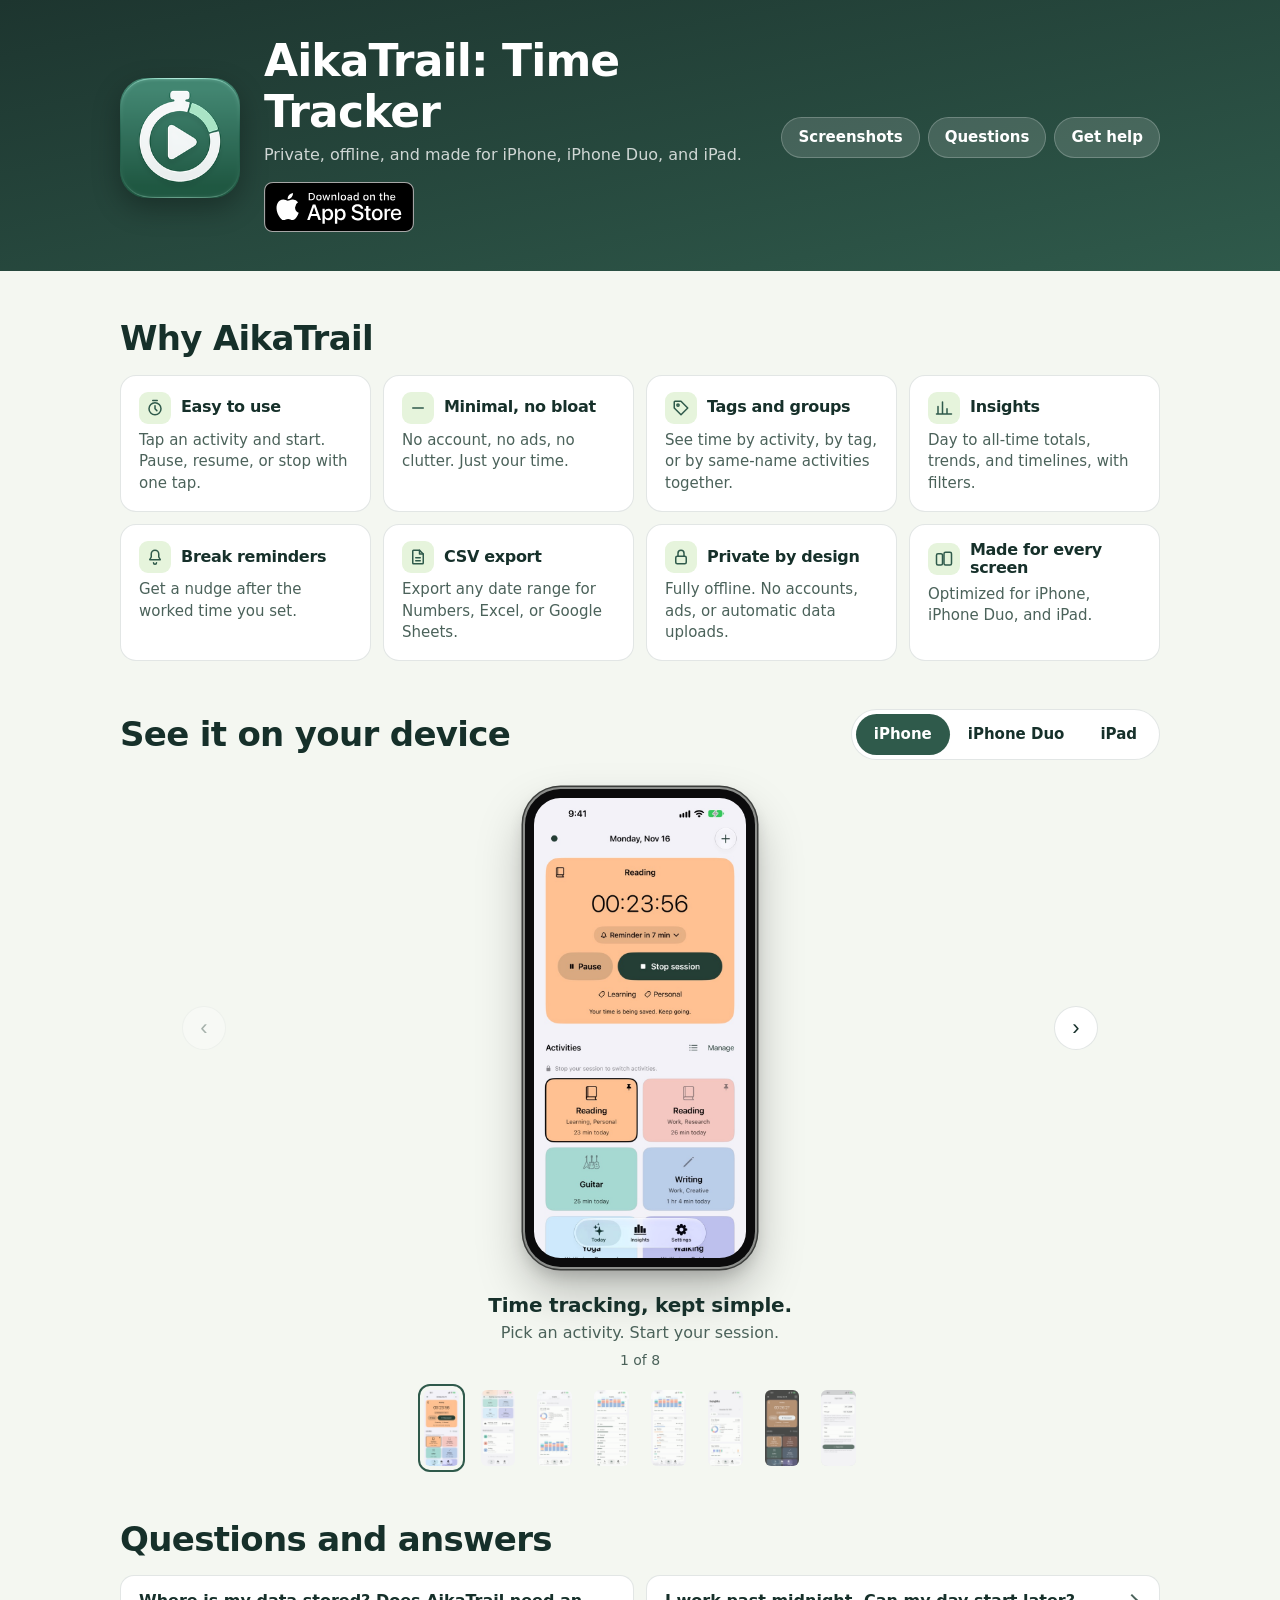
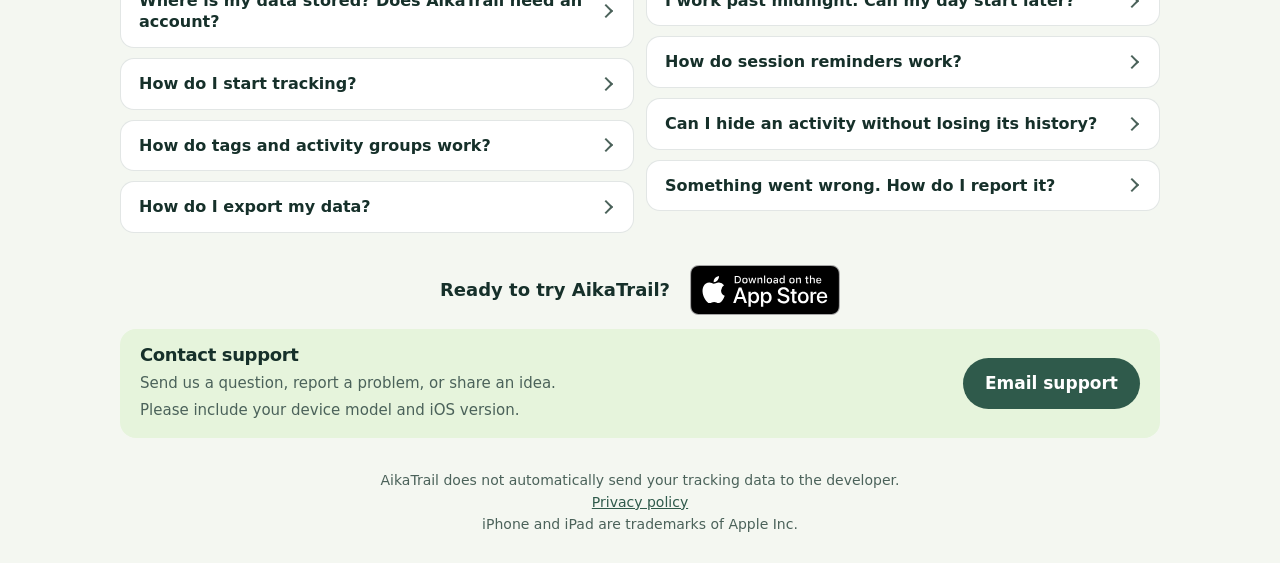
==== index.html @ 7ca8eaee "Put the hero icon beside the title on phones On narrow screens the icon now sits next to the title o" ====
<!doctype html>
<html lang="en">
<head>
<meta charset="utf-8">
<meta name="viewport" content="width=device-width, initial-scale=1">
<title>AikaTrail: Time Tracker – Private Everyday Time Tracking</title>
<meta name="description" content="AikaTrail, a simple, private time tracker for iPhone and iPad: features, answers to common questions, and how to get help.">
<link rel="icon" href="images/app-icon.png">
<link rel="apple-touch-icon" href="images/app-icon.png">
<style>
:root {
  --vh: 100vh;
  --bg: #f4f7f1;
  --surface: #ffffff;
  --mint: #e6f4dc;
  --text: #16302a;
  --muted: #4b625a;
  --accent: #2f5a4b;
  --accent-text: #ffffff;
  --line: rgba(22, 48, 42, .12);
  --hero-1: #1d352f;
  --hero-2: #2f5a4b;
  --radius: 20px;
  color-scheme: light dark;
}
/* The visible viewport height: on iOS Safari 100vh also covers the area behind the toolbars. */
@supports (height: 100dvh) { :root { --vh: 100dvh; } }
@media (prefers-color-scheme: dark) {
  :root {
    --bg: #0e1a17;
    --surface: #16251f;
    --mint: #1b2f28;
    --text: #e6f0e9;
    --muted: #a7bbb2;
    --accent: #9fd8b4;
    --accent-text: #0e1a17;
    --line: rgba(230, 240, 233, .12);
    --hero-1: #12231e;
    --hero-2: #224237;
  }
}
* { box-sizing: border-box; }
html { -webkit-text-size-adjust: 100%; }
body {
  margin: 0;
  background: var(--bg);
  color: var(--text);
  /* The visitor's own system font only: no font is named, embedded, or downloaded. */
  font: 17px/1.55 system-ui, -apple-system, sans-serif;
}
a { color: var(--accent); }
.wrap { max-width: 1080px; margin: 0 auto; padding: 0 20px; }
h1, h2, h3 { line-height: 1.15; letter-spacing: -.02em; margin: 0; }
h2 { font-size: clamp(26px, 3.5vw, 34px); margin-bottom: 8px; }
section { padding: 48px 0 0; }

/* Hero: icon beside the name, one line of intro, small section links. */
.hero {
  background: linear-gradient(168deg, var(--hero-1), var(--hero-2));
  color: #fff;
  padding: 36px 0 32px;
}
.hero .wrap { display: flex; align-items: center; gap: 24px; flex-wrap: wrap; }
.hero img { width: 120px; height: 120px; border-radius: 27px; box-shadow: 0 10px 28px rgba(0,0,0,.3); flex: none; }
.hero .intro { flex: 1 1 360px; min-width: 0; }
.hero h1 { font-size: clamp(32px, 5vw, 44px); font-weight: 800; margin: 0; }
.hero .sub { color: rgba(255,255,255,.78); margin: 6px 0 0; font-size: 16px; max-width: 600px; }
.hero .store { display: inline-block; margin-top: 14px; border-radius: 10px; }
.hero .store img { display: block; width: 150px; height: auto; border-radius: 0; box-shadow: none; }
.hero .store:focus-visible { outline: 3px solid #9fd8b4; outline-offset: 3px; }
.hero nav { display: flex; gap: 8px; flex-wrap: wrap; }
.hero nav a {
  color: #fff; text-decoration: none; font-weight: 600; font-size: 15px;
  padding: 8px 16px; border-radius: 999px;
  background: rgba(255,255,255,.14); border: 1px solid rgba(255,255,255,.22);
}
.hero nav a:hover { background: rgba(255,255,255,.22); }

/* Strengths: compact cards, icon beside the heading. */
.features { margin-top: 16px; display: grid; grid-template-columns: repeat(auto-fill, minmax(230px, 1fr)); gap: 12px; }
.feature {
  background: var(--surface); border: 1px solid var(--line); border-radius: 16px;
  padding: 16px 18px;
}
.feature .head { display: flex; align-items: center; gap: 10px; margin-bottom: 6px; }
.feature .ico {
  flex: none; width: 32px; height: 32px; border-radius: 9px; display: grid; place-items: center;
  background: var(--mint); color: var(--accent);
}
.feature .ico svg { width: 18px; height: 18px; }
.feature h3 { font-size: 16px; }
.feature p { margin: 0; color: var(--muted); font-size: 15px; line-height: 1.45; }

.section-head { display: flex; align-items: center; justify-content: space-between; gap: 12px 24px; flex-wrap: wrap; }
.section-head h2 { margin: 0; }

/* Device switch */
.switch {
  display: inline-flex; padding: 4px; border-radius: 999px;
  background: var(--surface); border: 1px solid var(--line);
}
.switch button {
  font: inherit; font-weight: 600; font-size: 15px; color: var(--text);
  border: 0; background: transparent; padding: 9px 18px; border-radius: 999px; cursor: pointer;
  min-height: 40px;
}
.switch button[aria-selected="true"] { background: var(--accent); color: var(--accent-text); }
.switch button:focus-visible { outline: 3px solid var(--accent); outline-offset: 2px; }

/* Gallery */
/* Viewer: one large framed screenshot in a fixed-size stage (so switching between
   portrait and landscape never moves the page), its caption, and a wrapping row of
   thumbnails to pick from. */
.viewer {
  --bwf: min(760px, calc(100vw - 164px));
  --bhf: min(460px, calc(var(--vh) * .56), calc(var(--bwf) * 1.6));
  max-width: 1120px; margin: 0 auto; padding: 24px 20px 0;
}
.stage-row { display: flex; align-items: center; justify-content: center; gap: 20px; }
.stage {
  width: calc(var(--bwf) + 28px); height: calc(var(--bhf) + 28px);
  display: flex; align-items: center; justify-content: center;
}
.nav {
  flex: none; width: 44px; height: 44px; border-radius: 50%; border: 1px solid var(--line);
  background: var(--surface); color: var(--text); font-size: 22px; line-height: 1; cursor: pointer;
}
.nav:disabled { opacity: .35; cursor: default; }
.nav:focus-visible, .thumb:focus-visible { outline: 3px solid var(--accent); outline-offset: 2px; }
.caption { text-align: center; margin: 18px auto 0; max-width: 520px; min-height: 72px; }
.caption strong { display: block; font-size: 20px; letter-spacing: -.01em; }
.caption span { display: block; color: var(--muted); font-size: 16px; }
.caption .count { font-size: 14px; margin-top: 4px; }
.zoom { padding: 0; border: 0; background: none; cursor: zoom-in; border-radius: 24px; }
.zoom .device { display: block; }
.zoom:focus-visible { outline: 3px solid var(--accent); outline-offset: 6px; }

/* Zoomed view: the framed screenshot as large as the window allows. */
.lightbox {
  width: 100vw; height: var(--vh); max-width: none; max-height: none; margin: 0; padding: 56px 64px 24px;
  border: 0; background: rgba(8, 14, 12, .97); color: #fff;
  flex-direction: column; align-items: center; justify-content: center; gap: 14px;
}
.lightbox[open] { display: flex; }
html:has(.lightbox[open]) { overflow: hidden; }
.lightbox::backdrop { background: transparent; }
/* The framed device fills the space left by the buttons and caption. */
.lightbox { --bwf: calc(100vw - 168px); --bhf: calc(var(--vh) - 150px); }
.lightbox .device { cursor: zoom-out; flex: none; }
.lb-caption { margin: 0; text-align: center; font-weight: 600; }
.lb-btn {
  position: absolute; width: 44px; height: 44px; border-radius: 50%; cursor: pointer;
  border: 1px solid rgba(255,255,255,.25); background: rgba(255,255,255,.12); color: #fff; font-size: 22px; line-height: 1;
}
.lb-btn:hover { background: rgba(255,255,255,.22); }
.lb-btn:disabled { opacity: .3; cursor: default; }
.lb-btn:focus-visible { outline: 3px solid #9fd8b4; outline-offset: 2px; }
.lb-close { top: 12px; right: 12px; font-size: 18px; }
.lb-prev { left: 12px; top: 50%; transform: translateY(-50%); }
.lb-next { right: 12px; top: 50%; transform: translateY(-50%); }

.thumbs { display: flex; flex-wrap: wrap; justify-content: center; gap: 10px; margin-top: 12px; }
.thumb {
  padding: 4px; border: 2px solid transparent; border-radius: 12px; background: none; cursor: pointer;
  opacity: .7;
}
.thumb:hover { opacity: 1; }
.thumb[aria-current="true"] { border-color: var(--accent); opacity: 1; }
.thumb img { display: block; height: 56px; width: auto; border-radius: 6px; background: var(--line); }
.viewer[data-set="iphone"] .thumb img { height: 76px; }

/* Device frames (drawn around the raw simulator captures). --a is width / height,
   --r the screen corner radius as a share of the width, --b the bezel. */
.device {
  --a: .46; --r: .12; --b: 10px;
  --sw: min(var(--bwf), calc(var(--bhf) * var(--a)));
  padding: var(--b); background: #0b0b0c;
  border-radius: calc(var(--sw) * var(--r) + var(--b));
  box-shadow: 0 0 0 2px #8d8f8c, 0 0 0 3.5px #3b3d3b, 0 24px 48px rgba(0,0,0,.26), 0 8px 16px rgba(0,0,0,.16);
}
.device img {
  display: block; width: var(--sw); height: auto; aspect-ratio: var(--a);
  border-radius: calc(var(--sw) * var(--r)); background: #000;
}
.phone { --a: .46; --r: .125; --b: 9px; }
.duo-folded { --a: .687; --r: .08; --b: 9px; }
.duo-portrait { --a: .703; --r: .05; --b: 10px; }
.duo-landscape { --a: 1.42; --r: .036; --b: 10px; }
.ipad-portrait { --a: .75; --r: .045; --b: 13px; }
.ipad-landscape { --a: 1.333; --r: .034; --b: 13px; }

/* FAQ */
.faq-cols { display: grid; grid-template-columns: 1fr 1fr; gap: 0 12px; align-items: start; margin-top: 16px; }
details {
  background: var(--surface); border: 1px solid var(--line); border-radius: 14px;
  margin-bottom: 10px;
}
/* A custom summary: the question on the leading side, a chevron on the trailing side
   that turns down when open (the default triangle marker is hidden). */
summary {
  display: flex; align-items: center; justify-content: space-between; gap: 16px;
  padding: 14px 18px; cursor: pointer; list-style: none;
  font-weight: 600; font-size: 16px; line-height: 1.35;
}
summary::-webkit-details-marker { display: none; }
summary::after {
  content: ""; flex: none; width: 8px; height: 8px; margin-inline-end: 4px;
  border-right: 2px solid var(--muted); border-bottom: 2px solid var(--muted);
  transform: rotate(-45deg); transition: transform .15s ease;
}
details[open] > summary::after { transform: rotate(45deg); }
summary:focus-visible { outline: 3px solid var(--accent); outline-offset: 2px; border-radius: 14px; }
details p { margin: 0; padding: 0 18px 16px; color: var(--muted); font-size: 15px; }

/* Second App Store badge, for visitors who scrolled through the page. */
.get-app { display: flex; align-items: center; justify-content: center; gap: 12px 20px; flex-wrap: wrap; margin-top: 22px; }
.get-app p { margin: 0; font-weight: 600; font-size: 18px; }
.get-app .store { display: block; border-radius: 10px; }
.get-app .store img { display: block; width: 150px; height: auto; }
.get-app .store:focus-visible { outline: 3px solid var(--accent); outline-offset: 3px; }

/* Contact */
.contact {
  background: var(--mint); border-radius: 16px; padding: 16px 20px; margin-top: 14px;
  display: flex; gap: 16px 24px; align-items: center; flex-wrap: wrap;
  scroll-margin-top: 24px;
}
.contact-copy { flex: 1 1 28rem; min-width: 0; }
.contact h3 { font-size: 18px; margin-bottom: 6px; }
.contact p { margin: 0; color: var(--muted); font-size: 15px; overflow-wrap: anywhere; }
.contact p + p { margin-top: 4px; }
.button {
  display: inline-block; background: var(--accent); color: var(--accent-text);
  text-decoration: none; font-weight: 600; padding: 12px 22px; border-radius: 999px;
}
footer { padding: 32px 0 28px; color: var(--muted); font-size: 14px; text-align: center; }
@media (max-width: 600px) {
  section { padding-top: 40px; }
  .hero { padding: 24px 0 22px; }
  /* Phones: the icon beside the title only; subtitle, badge, and links take the full width below. */
  .hero .wrap { display: grid; grid-template-columns: 72px 1fr; align-items: center; gap: 0 16px; }
  .hero .intro { display: contents; }
  .hero .wrap > img { grid-area: 1 / 1; width: 72px; height: 72px; border-radius: 16px; }
  .hero h1 { grid-area: 1 / 2; text-wrap: balance; }
  .hero .sub { grid-column: 1 / -1; font-size: 15px; margin-top: 14px; }
  .hero .store { grid-column: 1 / -1; justify-self: start; margin-top: 14px; }
  .hero .store img { width: 135px; height: auto; }
  .hero nav { grid-column: 1 / -1; flex-wrap: nowrap; margin-top: 18px; }
  .hero nav a { flex: 1 1 0; text-align: center; white-space: nowrap; font-size: 14px; padding: 6px 8px; }
  .features { grid-template-columns: 1fr 1fr; gap: 10px; }
  .faq-cols { grid-template-columns: 1fr; }
  .feature { padding: 12px 14px; }
  .feature .head { flex-direction: column; align-items: flex-start; gap: 8px; }
  .feature p { font-size: 14px; }
  .switch { display: flex; width: 100%; }
  .switch button { flex: 1 1 0; padding: 9px 8px; white-space: nowrap; }
  .viewer { --bwf: calc(100vw - 72px); padding-top: 28px; }
  /* A shorter stage for sets that mix orientations, so landscape shots don't float in empty space. */
  .viewer[data-set="duo"], .viewer[data-set="ipad"] { --bhf: min(calc(var(--vh) * .64), calc(var(--bwf) * 1.1)); }
  .nav { display: none; }
  .lightbox { padding: 60px 12px 20px; --bwf: calc(100vw - 52px); --bhf: calc(var(--vh) - 190px); }
  .lb-prev, .lb-next { top: auto; bottom: 12px; transform: none; }
}
@media (prefers-reduced-motion: reduce) { summary::after { transition: none; } }
</style>
</head>
<body>

<header class="hero">
  <div class="wrap">
    <img src="images/app-icon.png" alt="AikaTrail app icon" width="120" height="120">
    <div class="intro">
      <h1>AikaTrail: Time Tracker</h1>
      <p class="sub">Private, offline, and made for iPhone, iPhone&nbsp;Duo, and iPad.</p>
      <a class="store" href="https://apps.apple.com/us/app/aikatrail-time-tracker/id6830088450"><img src="images/app-store-badge.svg" alt="Download on the App Store" width="150" height="50"></a>
    </div>
    <nav aria-label="On this page">
      <a href="#screenshots">Screenshots</a>
      <a href="#faq">Questions</a>
      <a href="#contact">Get help</a>
    </nav>
  </div>
</header>

<main>
  <section id="features">
    <div class="wrap">
      <h2>Why AikaTrail</h2>
      <div class="features">
        <article class="feature">
          <div class="head"><div class="ico" aria-hidden="true"><svg viewBox="0 0 24 24" fill="none" stroke="currentColor" stroke-width="2" stroke-linecap="round" stroke-linejoin="round"><circle cx="12" cy="13" r="8"/><path d="M12 9v4l2.5 2.5M9 2h6"/></svg></div><h3>Easy to use</h3></div>
          <p>Tap an activity and start. Pause, resume, or stop with one tap.</p>
        </article>
        <article class="feature">
          <div class="head"><div class="ico" aria-hidden="true"><svg viewBox="0 0 24 24" fill="none" stroke="currentColor" stroke-width="2" stroke-linecap="round"><path d="M5 12h14"/></svg></div><h3>Minimal, no bloat</h3></div>
          <p>No account, no ads, no clutter. Just your time.</p>
        </article>
        <article class="feature">
          <div class="head"><div class="ico" aria-hidden="true"><svg viewBox="0 0 24 24" fill="none" stroke="currentColor" stroke-width="2" stroke-linecap="round" stroke-linejoin="round"><path d="M3 12V4a1 1 0 0 1 1-1h8l9 9-9 9-9-9z"/><circle cx="8" cy="8" r="1.5"/></svg></div><h3>Tags and groups</h3></div>
          <p>See time by activity, by tag, or by same-name activities together.</p>
        </article>
        <article class="feature">
          <div class="head"><div class="ico" aria-hidden="true"><svg viewBox="0 0 24 24" fill="none" stroke="currentColor" stroke-width="2" stroke-linecap="round"><path d="M4 20V10M10 20V4M16 20v-7M22 20H2"/></svg></div><h3>Insights</h3></div>
          <p>Day to all-time totals, trends, and timelines, with filters.</p>
        </article>
        <article class="feature">
          <div class="head"><div class="ico" aria-hidden="true"><svg viewBox="0 0 24 24" fill="none" stroke="currentColor" stroke-width="2" stroke-linecap="round" stroke-linejoin="round"><path d="M12 3a5 5 0 0 0-5 5v4l-2 3.5h14L17 12V8a5 5 0 0 0-5-5z"/><path d="M10 19.5a2 2 0 0 0 4 0"/></svg></div><h3>Break reminders</h3></div>
          <p>Get a nudge after the worked time you set.</p>
        </article>
        <article class="feature">
          <div class="head"><div class="ico" aria-hidden="true"><svg viewBox="0 0 24 24" fill="none" stroke="currentColor" stroke-width="2" stroke-linecap="round" stroke-linejoin="round"><path d="M14 3H6a1 1 0 0 0-1 1v16a1 1 0 0 0 1 1h12a1 1 0 0 0 1-1V8z"/><path d="M14 3v5h5M9 13h6M9 17h6"/></svg></div><h3>CSV export</h3></div>
          <p>Export any date range for Numbers, Excel, or Google Sheets.</p>
        </article>
        <article class="feature">
          <div class="head"><div class="ico" aria-hidden="true"><svg viewBox="0 0 24 24" fill="none" stroke="currentColor" stroke-width="2" stroke-linecap="round" stroke-linejoin="round"><rect x="5" y="11" width="14" height="10" rx="2"/><path d="M8 11V7a4 4 0 0 1 8 0v4"/></svg></div><h3>Private by design</h3></div>
          <p>Fully offline. No accounts, ads, or automatic data uploads.</p>
        </article>
        <article class="feature">
          <div class="head"><div class="ico" aria-hidden="true"><svg viewBox="0 0 24 24" fill="none" stroke="currentColor" stroke-width="2" stroke-linejoin="round"><rect x="2" y="5" width="8" height="15" rx="2"/><rect x="12" y="3" width="10" height="17" rx="2"/></svg></div><h3>Made for every screen</h3></div>
          <p>Optimized for iPhone, iPhone Duo, and iPad.</p>
        </article>
      </div>
    </div>
  </section>

  <section id="screenshots" aria-labelledby="shots-title">
    <div class="wrap">
      <div class="section-head">
      <h2 id="shots-title">See it on your device</h2>
      <div class="switch" role="tablist" aria-label="Device">
        <button role="tab" id="tab-iphone" aria-controls="viewer" aria-selected="true">iPhone</button>
        <button role="tab" id="tab-duo" aria-controls="viewer" aria-selected="false" tabindex="-1">iPhone Duo</button>
        <button role="tab" id="tab-ipad" aria-controls="viewer" aria-selected="false" tabindex="-1">iPad</button>
      </div>
      </div>
    </div>
    <div class="viewer" id="viewer" role="tabpanel" aria-labelledby="tab-iphone" data-set="iphone">
      <div class="stage-row">
        <button type="button" class="nav" id="prev" aria-label="Previous screenshot">&#8249;</button>
        <div class="stage"><button type="button" class="zoom" id="zoom"><span class="device phone" id="device"><img id="shot" alt="" decoding="async"></span></button></div>
        <button type="button" class="nav" id="next" aria-label="Next screenshot">&#8250;</button>
      </div>
      <p class="caption" aria-live="polite"><strong id="cap-title"></strong><span id="cap-sub"></span><span class="count" id="cap-count"></span></p>
      <div class="thumbs" id="thumbs" role="group" aria-label="Screenshots"></div>
    </div>
  </section>

  <dialog class="lightbox" id="lightbox" aria-label="Screenshot">
    <div class="device phone" id="lb-device"><img id="lb-img" alt=""></div>
    <p class="lb-caption" id="lb-caption" aria-live="polite"></p>
    <button type="button" class="lb-btn lb-close" id="lb-close" aria-label="Close">&#10005;</button>
    <button type="button" class="lb-btn lb-prev" id="lb-prev" aria-label="Previous screenshot">&#8249;</button>
    <button type="button" class="lb-btn lb-next" id="lb-next" aria-label="Next screenshot">&#8250;</button>
  </dialog>

  <section id="faq">
    <div class="wrap">
      <h2>Questions and answers</h2>
      <div class="faq-cols">
        <div>
      <details>
        <summary>Where is my data stored? Does AikaTrail need an account?</summary>
        <p>AikaTrail stores your tracking data on your device and does not send it to the developer. It works fully offline and needs no account. Your device’s iCloud or computer backups may include app data, and you can choose to export or share it. Read the <a href="privacy.html">privacy policy</a> for details.</p>
      </details>
      <details>
        <summary>How do I start tracking?</summary>
        <p>On Today, add an activity with a name and, if you like, tags, an icon, and a color. Select it and tap <strong>Start session</strong>. Use <strong>Pause</strong> and <strong>Resume</strong> for breaks; paused time isn’t counted. Stop the current session before switching activities.</p>
      </details>
      <details>
        <summary>How do tags and activity groups work?</summary>
        <p>Tags are optional labels such as Study or Work. Several activities can share a name when their tags differ, for example Reading, Reading (Study), and Reading (Work). In Insights you can see time by activity, by tag, or with same-name activities grouped together, and filter by any activities and tags.</p>
      </details>
      <details>
        <summary>How do I export my data?</summary>
        <p>In Insights, tap <strong>Export data</strong>, choose the From and Through dates, and share or save the CSV file. You can choose local or UTC times, tags in one column or one column per tag, and one row per session or one row per worked stretch between pauses.</p>
      </details>
        </div>
        <div>
      <details>
        <summary>I work past midnight. Can my day start later?</summary>
        <p>Yes. In Settings, set <strong>Day starts at</strong> to any time up to 11:59 AM. Time tracked before it counts toward the previous day in Today, Insights, Your sessions, and Export.</p>
      </details>
      <details>
        <summary>How do session reminders work?</summary>
        <p>Tap the reminder line under Today’s timer and choose how much worked time should pass before you’re reminded. Reminders are local notifications from your device; paused time doesn’t count toward them.</p>
      </details>
      <details>
        <summary>Can I hide an activity without losing its history?</summary>
        <p>Yes. Archive the activity or tag in <strong>Manage</strong>. It leaves Today but still counts in Insights and Export, and you can restore it any time. Deleting an activity removes it together with its sessions.</p>
      </details>
      <details>
        <summary>Something went wrong. How do I report it?</summary>
        <p>In Settings, tap <strong>Export diagnostics</strong> to save a small error log. It contains error events, codes, timestamps, and the app version and build, never activity names or your history. Attach it to your report together with a short description of what happened.</p>
      </details>
        </div>
      </div>
      <div class="get-app">
        <p>Ready to try AikaTrail?</p>
        <a class="store" href="https://apps.apple.com/us/app/aikatrail-time-tracker/id6830088450"><img src="images/app-store-badge.svg" alt="Download on the App Store" width="150" height="50"></a>
      </div>
      <div class="contact" id="contact">
        <div class="contact-copy">
          <h3>Contact support</h3>
          <p>Send us a question, report a problem, or share an idea.</p>
          <p>Please include your device model and iOS version.</p>
        </div>
        <a class="button" href="mailto:konsta.support@gmail.com?subject=AikaTrail%20support">Email support</a>
      </div>
    </div>
  </section>
</main>

<footer>
  <div class="wrap">
    AikaTrail does not automatically send your tracking data to the developer.<br>
    <a href="privacy.html">Privacy policy</a><br>
    iPhone and iPad are trademarks of Apple Inc.
  </div>
</footer>

<script>
// Icons, device frames, and layout are original to this page; it loads no external fonts, scripts, or styles.
(() => {
  // Each shot: [image name, frame class, title, subtitle]. Images come from tools/prepare-images.sh.
  const SHOTS = {
    iphone: { dir: "iphone-18-pro-max", label: "iPhone", shots: [
      ["01-today", "phone", "Time tracking, kept simple.", "Pick an activity. Start your session."],
      ["02-recent", "phone", "See what you did today.", "Review your recent sessions at a glance."],
      ["03-week", "phone", "See where your time goes.", "Turn everyday tracking into clear insights."],
      ["04-tags", "phone", "Your activities. Your tags.", "See time by activity or by tag."],
      ["05-groups", "phone", "One activity. Every context.", "See same-name activities together or separately."],
      ["06-day", "phone", "Find your rhythm.", "Explore your time from a day to all time."],
      ["07-dark", "phone", "Your time stays private.", "Fully offline. Stored on your device."],
      ["08-export", "phone", "Take your data with you.", "Export your sessions and tags as CSV."],
    ]},
    duo: { dir: "iphone-duo", label: "iPhone Duo", shots: [
      ["01-today", "duo-folded", "Time tracking, kept simple.", "Folded: pick an activity and start."],
      ["02-recent", "duo-folded", "See what you did today.", "Review your recent sessions at a glance."],
      ["03-week", "duo-landscape", "See where your time goes.", "Open: tracked time beside the breakdown."],
      ["04-tags", "duo-landscape", "Your activities. Your tags.", "See time by activity or by tag."],
      ["05-groups", "duo-landscape", "One activity. Every context.", "See same-name activities together or separately."],
      ["06-day", "duo-landscape", "Find your rhythm.", "The day timeline beside the breakdown."],
      ["07-dark", "duo-portrait", "Your time stays private.", "Fully offline. Stored on your device."],
      ["08-export", "duo-portrait", "Take your data with you.", "Export your sessions and tags as CSV."],
    ]},
    ipad: { dir: "ipad-pro-13", label: "iPad", shots: [
      ["01-today", "ipad-landscape", "Time tracking, kept simple.", "Pick an activity. Start your session."],
      ["02-recent", "ipad-portrait", "See what you did today.", "Review your recent sessions at a glance."],
      ["03-week", "ipad-landscape", "See where your time goes.", "Turn everyday tracking into clear insights."],
      ["04-tags", "ipad-portrait", "Your activities. Your tags.", "See time by activity or by tag."],
      ["05-groups", "ipad-landscape", "One activity. Every context.", "See same-name activities together or separately."],
      ["06-day", "ipad-portrait", "Find your rhythm.", "Explore your time from a day to all time."],
      ["07-dark", "ipad-landscape", "Your time stays private.", "Fully offline. Stored on your device."],
      ["08-export", "ipad-portrait", "Take your data with you.", "Export your sessions and tags as CSV."],
    ]},
  };

  const viewer = document.getElementById("viewer");
  const device = document.getElementById("device");
  const shot = document.getElementById("shot");
  const thumbs = document.getElementById("thumbs");
  const prev = document.getElementById("prev");
  const next = document.getElementById("next");
  const tabs = [...document.querySelectorAll('[role="tab"]')];
  let key = "iphone", index = 0;
  const src = (set, file, dir = "images") => `${dir}/${set.dir}-${file}.jpg`;
  // Disable a step button at either end; if it had focus, hand focus to its partner so it isn't lost.
  function setEnds(back, forward, i, count) {
    for (const [b, off, other] of [[back, i === 0, forward], [forward, i === count - 1, back]]) {
      if (off && document.activeElement === b) other.focus();
      b.disabled = off;
    }
  }

  function show(i) {
    const set = SHOTS[key];
    index = Math.max(0, Math.min(set.shots.length - 1, i));
    const [file, frame, title, sub] = set.shots[index];
    device.className = "device " + frame;
    shot.src = src(set, file);
    shot.alt = `AikaTrail on ${set.label}: ${title} ${sub}`;
    document.getElementById("zoom").setAttribute("aria-label", `Zoom: ${shot.alt}`);
    document.getElementById("cap-title").textContent = title;
    document.getElementById("cap-sub").textContent = sub;
    document.getElementById("cap-count").textContent = `${index + 1} of ${set.shots.length}`;
    [...thumbs.children].forEach((t, j) => t.setAttribute("aria-current", j === index));
    setEnds(prev, next, index, set.shots.length);
    // Warm the neighbors so stepping feels instant.
    for (const j of [index - 1, index + 1]) if (set.shots[j]) new Image().src = src(set, set.shots[j][0]);
  }
  function selectSet(tab, focus) {
    key = tab.id.slice(4);
    for (const t of tabs) {
      const on = t === tab;
      t.setAttribute("aria-selected", on);
      t.tabIndex = on ? 0 : -1;
    }
    if (focus) tab.focus();
    const set = SHOTS[key];
    viewer.dataset.set = key;
    viewer.setAttribute("aria-labelledby", tab.id);
    thumbs.innerHTML = set.shots.map(([file, , title], j) =>
      `<button type="button" class="thumb" aria-label="Show screenshot ${j + 1}: ${title}">` +
      `<img src="${src(set, file, "images/thumbs")}" alt="" loading="lazy" decoding="async"></button>`).join("");
    [...thumbs.children].forEach((b, j) => b.addEventListener("click", () => show(j)));
    show(0);
  }
  tabs.forEach((tab, i) => {
    tab.addEventListener("click", () => selectSet(tab));
    tab.addEventListener("keydown", e => {
      const d = e.key === "ArrowRight" ? 1 : e.key === "ArrowLeft" ? -1 : 0;
      if (d) { e.preventDefault(); selectSet(tabs[(i + d + tabs.length) % tabs.length], true); }
    });
  });
  // Zoom: the full-size screenshot in a modal dialog (Esc, the close button, or a click outside closes it).
  const lightbox = document.getElementById("lightbox");
  const lbImg = document.getElementById("lb-img");
  let lightboxRequest = 0;
  function syncLightbox() {
    const request = ++lightboxRequest;
    const set = SHOTS[key];
    const [file, frame, title] = set.shots[index];
    document.getElementById("lb-device").className = "device " + frame;
    // Show the gallery image at once, then swap in the full-resolution copy when it arrives.
    lbImg.src = src(set, file);
    const full = src(set, file, "images/full");
    const hi = new Image();
    hi.onload = () => { if (lightbox.open && request === lightboxRequest) lbImg.src = full; };
    hi.src = full;
    lbImg.alt = shot.alt;
    document.getElementById("lb-caption").textContent = `${title} (${index + 1} of ${set.shots.length})`;
    setEnds(document.getElementById("lb-prev"), document.getElementById("lb-next"), index, set.shots.length);
  }
  document.getElementById("zoom").addEventListener("click", () => { syncLightbox(); lightbox.showModal(); });
  document.getElementById("lb-close").addEventListener("click", () => lightbox.close());
  document.getElementById("lb-prev").addEventListener("click", () => { show(index - 1); syncLightbox(); });
  document.getElementById("lb-next").addEventListener("click", () => { show(index + 1); syncLightbox(); });
  document.getElementById("lb-device").addEventListener("click", () => lightbox.close());
  lightbox.addEventListener("click", e => { if (e.target === lightbox) lightbox.close(); });
  lightbox.addEventListener("keydown", e => {
    if (e.key === "ArrowLeft") { show(index - 1); syncLightbox(); }
    if (e.key === "ArrowRight") { show(index + 1); syncLightbox(); }
  });

  prev.addEventListener("click", () => show(index - 1));
  next.addEventListener("click", () => show(index + 1));
  viewer.addEventListener("keydown", e => {
    const d = e.key === "ArrowRight" ? 1 : e.key === "ArrowLeft" ? -1 : 0;
    if (!d) return;
    const onThumb = thumbs.contains(document.activeElement);
    show(index + d);
    if (onThumb) thumbs.children[index].focus();
  });
  selectSet(tabs[0]);
})();
</script>
</body>
</html>
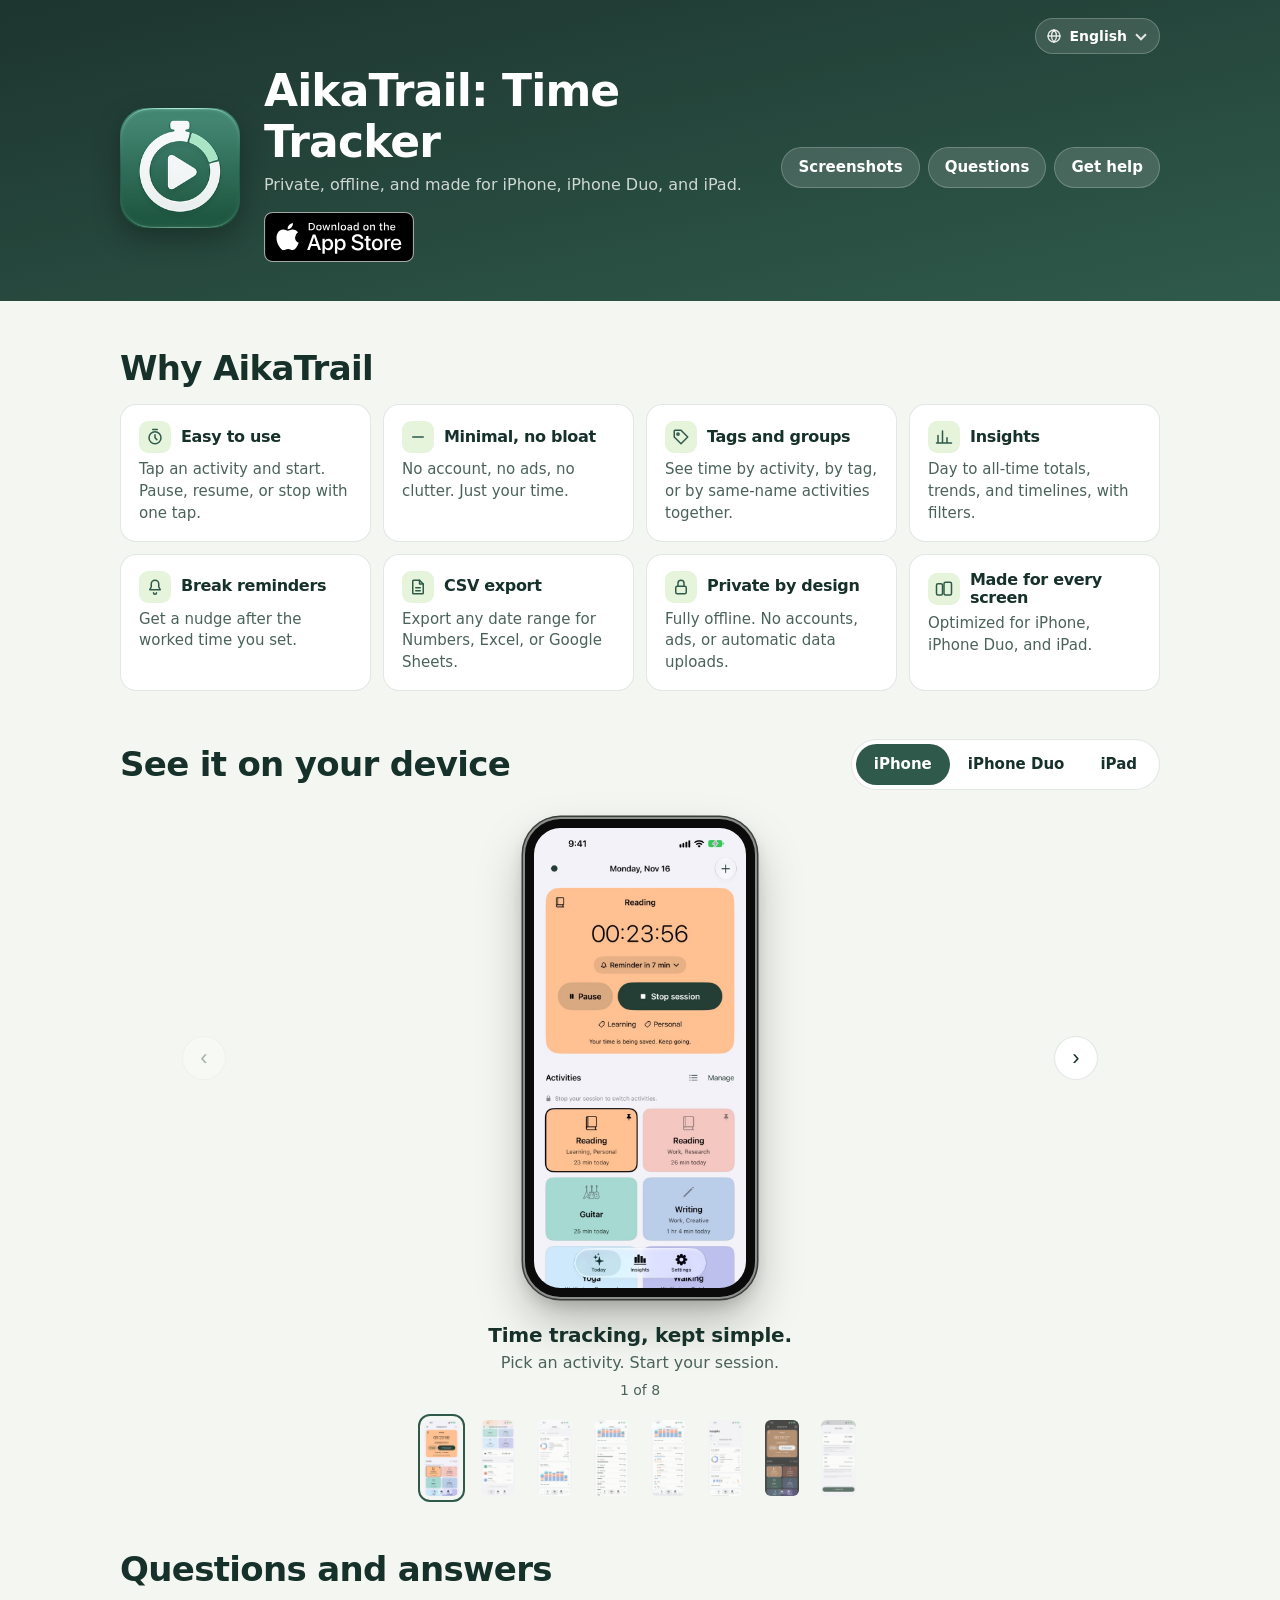
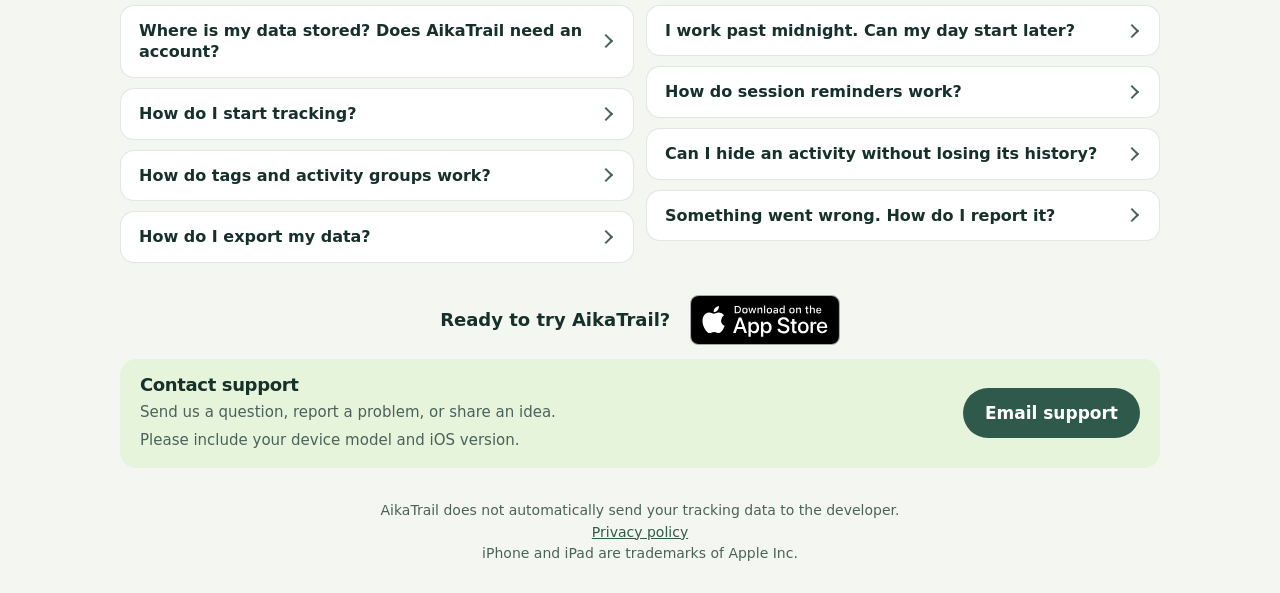
==== commit bf8dfa65: "Add a Finnish page and refresh the screenshots Add fi/index.html, a Finnish version of the page that" ====
--- a/index.html
+++ b/index.html
@@ -5,276 +5,33 @@
 <meta name="viewport" content="width=device-width, initial-scale=1">
 <title>AikaTrail: Time Tracker – Private Everyday Time Tracking</title>
 <meta name="description" content="AikaTrail, a simple, private time tracker for iPhone and iPad: features, answers to common questions, and how to get help.">
-<link rel="icon" href="images/app-icon.png">
+<link rel="icon" href="images/favicon.png">
 <link rel="apple-touch-icon" href="images/app-icon.png">
-<style>
-:root {
-  --vh: 100vh;
-  --bg: #f4f7f1;
-  --surface: #ffffff;
-  --mint: #e6f4dc;
-  --text: #16302a;
-  --muted: #4b625a;
-  --accent: #2f5a4b;
-  --accent-text: #ffffff;
-  --line: rgba(22, 48, 42, .12);
-  --hero-1: #1d352f;
-  --hero-2: #2f5a4b;
-  --radius: 20px;
-  color-scheme: light dark;
-}
-/* The visible viewport height: on iOS Safari 100vh also covers the area behind the toolbars. */
-@supports (height: 100dvh) { :root { --vh: 100dvh; } }
-@media (prefers-color-scheme: dark) {
-  :root {
-    --bg: #0e1a17;
-    --surface: #16251f;
-    --mint: #1b2f28;
-    --text: #e6f0e9;
-    --muted: #a7bbb2;
-    --accent: #9fd8b4;
-    --accent-text: #0e1a17;
-    --line: rgba(230, 240, 233, .12);
-    --hero-1: #12231e;
-    --hero-2: #224237;
-  }
-}
-* { box-sizing: border-box; }
-html { -webkit-text-size-adjust: 100%; }
-body {
-  margin: 0;
-  background: var(--bg);
-  color: var(--text);
-  /* The visitor's own system font only: no font is named, embedded, or downloaded. */
-  font: 17px/1.55 system-ui, -apple-system, sans-serif;
-}
-a { color: var(--accent); }
-.wrap { max-width: 1080px; margin: 0 auto; padding: 0 20px; }
-h1, h2, h3 { line-height: 1.15; letter-spacing: -.02em; margin: 0; }
-h2 { font-size: clamp(26px, 3.5vw, 34px); margin-bottom: 8px; }
-section { padding: 48px 0 0; }
-
-/* Hero: icon beside the name, one line of intro, small section links. */
-.hero {
-  background: linear-gradient(168deg, var(--hero-1), var(--hero-2));
-  color: #fff;
-  padding: 36px 0 32px;
-}
-.hero .wrap { display: flex; align-items: center; gap: 24px; flex-wrap: wrap; }
-.hero img { width: 120px; height: 120px; border-radius: 27px; box-shadow: 0 10px 28px rgba(0,0,0,.3); flex: none; }
-.hero .intro { flex: 1 1 360px; min-width: 0; }
-.hero h1 { font-size: clamp(32px, 5vw, 44px); font-weight: 800; margin: 0; }
-.hero .sub { color: rgba(255,255,255,.78); margin: 6px 0 0; font-size: 16px; max-width: 600px; }
-.hero .store { display: inline-block; margin-top: 14px; border-radius: 10px; }
-.hero .store img { display: block; width: 150px; height: auto; border-radius: 0; box-shadow: none; }
-.hero .store:focus-visible { outline: 3px solid #9fd8b4; outline-offset: 3px; }
-.hero nav { display: flex; gap: 8px; flex-wrap: wrap; }
-.hero nav a {
-  color: #fff; text-decoration: none; font-weight: 600; font-size: 15px;
-  padding: 8px 16px; border-radius: 999px;
-  background: rgba(255,255,255,.14); border: 1px solid rgba(255,255,255,.22);
-}
-.hero nav a:hover { background: rgba(255,255,255,.22); }
-
-/* Strengths: compact cards, icon beside the heading. */
-.features { margin-top: 16px; display: grid; grid-template-columns: repeat(auto-fill, minmax(230px, 1fr)); gap: 12px; }
-.feature {
-  background: var(--surface); border: 1px solid var(--line); border-radius: 16px;
-  padding: 16px 18px;
-}
-.feature .head { display: flex; align-items: center; gap: 10px; margin-bottom: 6px; }
-.feature .ico {
-  flex: none; width: 32px; height: 32px; border-radius: 9px; display: grid; place-items: center;
-  background: var(--mint); color: var(--accent);
-}
-.feature .ico svg { width: 18px; height: 18px; }
-.feature h3 { font-size: 16px; }
-.feature p { margin: 0; color: var(--muted); font-size: 15px; line-height: 1.45; }
-
-.section-head { display: flex; align-items: center; justify-content: space-between; gap: 12px 24px; flex-wrap: wrap; }
-.section-head h2 { margin: 0; }
-
-/* Device switch */
-.switch {
-  display: inline-flex; padding: 4px; border-radius: 999px;
-  background: var(--surface); border: 1px solid var(--line);
-}
-.switch button {
-  font: inherit; font-weight: 600; font-size: 15px; color: var(--text);
-  border: 0; background: transparent; padding: 9px 18px; border-radius: 999px; cursor: pointer;
-  min-height: 40px;
-}
-.switch button[aria-selected="true"] { background: var(--accent); color: var(--accent-text); }
-.switch button:focus-visible { outline: 3px solid var(--accent); outline-offset: 2px; }
-
-/* Gallery */
-/* Viewer: one large framed screenshot in a fixed-size stage (so switching between
-   portrait and landscape never moves the page), its caption, and a wrapping row of
-   thumbnails to pick from. */
-.viewer {
-  --bwf: min(760px, calc(100vw - 164px));
-  --bhf: min(460px, calc(var(--vh) * .56), calc(var(--bwf) * 1.6));
-  max-width: 1120px; margin: 0 auto; padding: 24px 20px 0;
-}
-.stage-row { display: flex; align-items: center; justify-content: center; gap: 20px; }
-.stage {
-  width: calc(var(--bwf) + 28px); height: calc(var(--bhf) + 28px);
-  display: flex; align-items: center; justify-content: center;
-}
-.nav {
-  flex: none; width: 44px; height: 44px; border-radius: 50%; border: 1px solid var(--line);
-  background: var(--surface); color: var(--text); font-size: 22px; line-height: 1; cursor: pointer;
-}
-.nav:disabled { opacity: .35; cursor: default; }
-.nav:focus-visible, .thumb:focus-visible { outline: 3px solid var(--accent); outline-offset: 2px; }
-.caption { text-align: center; margin: 18px auto 0; max-width: 520px; min-height: 72px; }
-.caption strong { display: block; font-size: 20px; letter-spacing: -.01em; }
-.caption span { display: block; color: var(--muted); font-size: 16px; }
-.caption .count { font-size: 14px; margin-top: 4px; }
-.zoom { padding: 0; border: 0; background: none; cursor: zoom-in; border-radius: 24px; }
-.zoom .device { display: block; }
-.zoom:focus-visible { outline: 3px solid var(--accent); outline-offset: 6px; }
-
-/* Zoomed view: the framed screenshot as large as the window allows. */
-.lightbox {
-  width: 100vw; height: var(--vh); max-width: none; max-height: none; margin: 0; padding: 56px 64px 24px;
-  border: 0; background: rgba(8, 14, 12, .97); color: #fff;
-  flex-direction: column; align-items: center; justify-content: center; gap: 14px;
-}
-.lightbox[open] { display: flex; }
-html:has(.lightbox[open]) { overflow: hidden; }
-.lightbox::backdrop { background: transparent; }
-/* The framed device fills the space left by the buttons and caption. */
-.lightbox { --bwf: calc(100vw - 168px); --bhf: calc(var(--vh) - 150px); }
-.lightbox .device { cursor: zoom-out; flex: none; }
-.lb-caption { margin: 0; text-align: center; font-weight: 600; }
-.lb-btn {
-  position: absolute; width: 44px; height: 44px; border-radius: 50%; cursor: pointer;
-  border: 1px solid rgba(255,255,255,.25); background: rgba(255,255,255,.12); color: #fff; font-size: 22px; line-height: 1;
-}
-.lb-btn:hover { background: rgba(255,255,255,.22); }
-.lb-btn:disabled { opacity: .3; cursor: default; }
-.lb-btn:focus-visible { outline: 3px solid #9fd8b4; outline-offset: 2px; }
-.lb-close { top: 12px; right: 12px; font-size: 18px; }
-.lb-prev { left: 12px; top: 50%; transform: translateY(-50%); }
-.lb-next { right: 12px; top: 50%; transform: translateY(-50%); }
-
-.thumbs { display: flex; flex-wrap: wrap; justify-content: center; gap: 10px; margin-top: 12px; }
-.thumb {
-  padding: 4px; border: 2px solid transparent; border-radius: 12px; background: none; cursor: pointer;
-  opacity: .7;
-}
-.thumb:hover { opacity: 1; }
-.thumb[aria-current="true"] { border-color: var(--accent); opacity: 1; }
-.thumb img { display: block; height: 56px; width: auto; border-radius: 6px; background: var(--line); }
-.viewer[data-set="iphone"] .thumb img { height: 76px; }
-
-/* Device frames (drawn around the raw simulator captures). --a is width / height,
-   --r the screen corner radius as a share of the width, --b the bezel. */
-.device {
-  --a: .46; --r: .12; --b: 10px;
-  --sw: min(var(--bwf), calc(var(--bhf) * var(--a)));
-  padding: var(--b); background: #0b0b0c;
-  border-radius: calc(var(--sw) * var(--r) + var(--b));
-  box-shadow: 0 0 0 2px #8d8f8c, 0 0 0 3.5px #3b3d3b, 0 24px 48px rgba(0,0,0,.26), 0 8px 16px rgba(0,0,0,.16);
-}
-.device img {
-  display: block; width: var(--sw); height: auto; aspect-ratio: var(--a);
-  border-radius: calc(var(--sw) * var(--r)); background: #000;
-}
-.phone { --a: .46; --r: .125; --b: 9px; }
-.duo-folded { --a: .687; --r: .08; --b: 9px; }
-.duo-portrait { --a: .703; --r: .05; --b: 10px; }
-.duo-landscape { --a: 1.42; --r: .036; --b: 10px; }
-.ipad-portrait { --a: .75; --r: .045; --b: 13px; }
-.ipad-landscape { --a: 1.333; --r: .034; --b: 13px; }
-
-/* FAQ */
-.faq-cols { display: grid; grid-template-columns: 1fr 1fr; gap: 0 12px; align-items: start; margin-top: 16px; }
-details {
-  background: var(--surface); border: 1px solid var(--line); border-radius: 14px;
-  margin-bottom: 10px;
-}
-/* A custom summary: the question on the leading side, a chevron on the trailing side
-   that turns down when open (the default triangle marker is hidden). */
-summary {
-  display: flex; align-items: center; justify-content: space-between; gap: 16px;
-  padding: 14px 18px; cursor: pointer; list-style: none;
-  font-weight: 600; font-size: 16px; line-height: 1.35;
-}
-summary::-webkit-details-marker { display: none; }
-summary::after {
-  content: ""; flex: none; width: 8px; height: 8px; margin-inline-end: 4px;
-  border-right: 2px solid var(--muted); border-bottom: 2px solid var(--muted);
-  transform: rotate(-45deg); transition: transform .15s ease;
-}
-details[open] > summary::after { transform: rotate(45deg); }
-summary:focus-visible { outline: 3px solid var(--accent); outline-offset: 2px; border-radius: 14px; }
-details p { margin: 0; padding: 0 18px 16px; color: var(--muted); font-size: 15px; }
-
-/* Second App Store badge, for visitors who scrolled through the page. */
-.get-app { display: flex; align-items: center; justify-content: center; gap: 12px 20px; flex-wrap: wrap; margin-top: 22px; }
-.get-app p { margin: 0; font-weight: 600; font-size: 18px; }
-.get-app .store { display: block; border-radius: 10px; }
-.get-app .store img { display: block; width: 150px; height: auto; }
-.get-app .store:focus-visible { outline: 3px solid var(--accent); outline-offset: 3px; }
-
-/* Contact */
-.contact {
-  background: var(--mint); border-radius: 16px; padding: 16px 20px; margin-top: 14px;
-  display: flex; gap: 16px 24px; align-items: center; flex-wrap: wrap;
-  scroll-margin-top: 24px;
-}
-.contact-copy { flex: 1 1 28rem; min-width: 0; }
-.contact h3 { font-size: 18px; margin-bottom: 6px; }
-.contact p { margin: 0; color: var(--muted); font-size: 15px; overflow-wrap: anywhere; }
-.contact p + p { margin-top: 4px; }
-.button {
-  display: inline-block; background: var(--accent); color: var(--accent-text);
-  text-decoration: none; font-weight: 600; padding: 12px 22px; border-radius: 999px;
-}
-footer { padding: 32px 0 28px; color: var(--muted); font-size: 14px; text-align: center; }
-@media (max-width: 600px) {
-  section { padding-top: 40px; }
-  .hero { padding: 24px 0 22px; }
-  /* Phones: the icon beside the title only; subtitle, badge, and links take the full width below. */
-  .hero .wrap { display: grid; grid-template-columns: 72px 1fr; align-items: center; gap: 0 16px; }
-  .hero .intro { display: contents; }
-  .hero .wrap > img { grid-area: 1 / 1; width: 72px; height: 72px; border-radius: 16px; }
-  .hero h1 { grid-area: 1 / 2; text-wrap: balance; }
-  .hero .sub { grid-column: 1 / -1; font-size: 15px; margin-top: 14px; }
-  .hero .store { grid-column: 1 / -1; justify-self: start; margin-top: 14px; }
-  .hero .store img { width: 135px; height: auto; }
-  .hero nav { grid-column: 1 / -1; flex-wrap: nowrap; margin-top: 18px; }
-  .hero nav a { flex: 1 1 0; text-align: center; white-space: nowrap; font-size: 14px; padding: 6px 8px; }
-  .features { grid-template-columns: 1fr 1fr; gap: 10px; }
-  .faq-cols { grid-template-columns: 1fr; }
-  .feature { padding: 12px 14px; }
-  .feature .head { flex-direction: column; align-items: flex-start; gap: 8px; }
-  .feature p { font-size: 14px; }
-  .switch { display: flex; width: 100%; }
-  .switch button { flex: 1 1 0; padding: 9px 8px; white-space: nowrap; }
-  .viewer { --bwf: calc(100vw - 72px); padding-top: 28px; }
-  /* A shorter stage for sets that mix orientations, so landscape shots don't float in empty space. */
-  .viewer[data-set="duo"], .viewer[data-set="ipad"] { --bhf: min(calc(var(--vh) * .64), calc(var(--bwf) * 1.1)); }
-  .nav { display: none; }
-  .lightbox { padding: 60px 12px 20px; --bwf: calc(100vw - 52px); --bhf: calc(var(--vh) - 190px); }
-  .lb-prev, .lb-next { top: auto; bottom: 12px; transform: none; }
-}
-@media (prefers-reduced-motion: reduce) { summary::after { transition: none; } }
-</style>
+<link rel="alternate" hreflang="en" href="https://konstantinsenichev.github.io/AikaTrail/">
+<link rel="alternate" hreflang="fi" href="https://konstantinsenichev.github.io/AikaTrail/fi/">
+<link rel="alternate" hreflang="x-default" href="https://konstantinsenichev.github.io/AikaTrail/">
+<link rel="stylesheet" href="assets/site.css">
 </head>
 <body>
 
 <header class="hero">
+  <div class="wrap topbar">
+    <details class="lang">
+      <summary aria-label="Language: English"><svg viewBox="0 0 24 24" fill="none" stroke="currentColor" stroke-width="2" stroke-linecap="round" aria-hidden="true"><circle cx="12" cy="12" r="9"/><path d="M3 12h18M12 3c2.5 2.6 3.8 5.6 3.8 9s-1.3 6.4-3.8 9c-2.5-2.6-3.8-5.6-3.8-9S9.5 5.6 12 3z"/></svg><span>English</span></summary>
+      <ul>
+        <li><a href="./" hreflang="en" lang="en" aria-current="page">English</a></li>
+        <li><a href="fi/" hreflang="fi" lang="fi">Suomi</a></li>
+      </ul>
+    </details>
+  </div>
   <div class="wrap">
     <img src="images/app-icon.png" alt="AikaTrail app icon" width="120" height="120">
     <div class="intro">
       <h1>AikaTrail: Time Tracker</h1>
       <p class="sub">Private, offline, and made for iPhone, iPhone&nbsp;Duo, and iPad.</p>
-      <a class="store" href="https://apps.apple.com/us/app/aikatrail-time-tracker/id6830088450"><img src="images/app-store-badge.svg" alt="Download on the App Store" width="150" height="50"></a>
-    </div>
-    <nav aria-label="On this page">
+      <a class="store" href="https://apps.apple.com/app/id6830088450"><img src="images/app-store-badge.svg" alt="Download on the App Store" width="150" height="50"></a>
+    </div>
+    <nav class="sections" aria-label="On this page">
       <a href="#screenshots">Screenshots</a>
       <a href="#faq">Questions</a>
       <a href="#contact">Get help</a>
@@ -396,7 +153,7 @@
       </div>
       <div class="get-app">
         <p>Ready to try AikaTrail?</p>
-        <a class="store" href="https://apps.apple.com/us/app/aikatrail-time-tracker/id6830088450"><img src="images/app-store-badge.svg" alt="Download on the App Store" width="150" height="50"></a>
+        <a class="store" href="https://apps.apple.com/app/id6830088450"><img src="images/app-store-badge.svg" alt="Download on the App Store" width="150" height="50"></a>
       </div>
       <div class="contact" id="contact">
         <div class="contact-copy">
@@ -419,10 +176,17 @@
 </footer>
 
 <script>
-// Icons, device frames, and layout are original to this page; it loads no external fonts, scripts, or styles.
-(() => {
-  // Each shot: [image name, frame class, title, subtitle]. Images come from tools/prepare-images.sh.
-  const SHOTS = {
+// The gallery's screenshots and texts. Each shot: [image name, frame class, title, subtitle].
+// Images come from tools/prepare-images.sh.
+window.GALLERY = {
+  base: "images",
+  text: {
+    alt: (device, title, sub) => `AikaTrail on ${device}: ${title} ${sub}`,
+    zoom: alt => `Zoom: ${alt}`,
+    count: (n, total) => `${n} of ${total}`,
+    thumb: (n, title) => `Show screenshot ${n}: ${title}`,
+  },
+  sets: {
     iphone: { dir: "iphone-18-pro-max", label: "iPhone", shots: [
       ["01-today", "phone", "Time tracking, kept simple.", "Pick an activity. Start your session."],
       ["02-recent", "phone", "See what you did today.", "Review your recent sessions at a glance."],
@@ -453,106 +217,9 @@
       ["07-dark", "ipad-landscape", "Your time stays private.", "Fully offline. Stored on your device."],
       ["08-export", "ipad-portrait", "Take your data with you.", "Export your sessions and tags as CSV."],
     ]},
-  };
-
-  const viewer = document.getElementById("viewer");
-  const device = document.getElementById("device");
-  const shot = document.getElementById("shot");
-  const thumbs = document.getElementById("thumbs");
-  const prev = document.getElementById("prev");
-  const next = document.getElementById("next");
-  const tabs = [...document.querySelectorAll('[role="tab"]')];
-  let key = "iphone", index = 0;
-  const src = (set, file, dir = "images") => `${dir}/${set.dir}-${file}.jpg`;
-  // Disable a step button at either end; if it had focus, hand focus to its partner so it isn't lost.
-  function setEnds(back, forward, i, count) {
-    for (const [b, off, other] of [[back, i === 0, forward], [forward, i === count - 1, back]]) {
-      if (off && document.activeElement === b) other.focus();
-      b.disabled = off;
-    }
-  }
-
-  function show(i) {
-    const set = SHOTS[key];
-    index = Math.max(0, Math.min(set.shots.length - 1, i));
-    const [file, frame, title, sub] = set.shots[index];
-    device.className = "device " + frame;
-    shot.src = src(set, file);
-    shot.alt = `AikaTrail on ${set.label}: ${title} ${sub}`;
-    document.getElementById("zoom").setAttribute("aria-label", `Zoom: ${shot.alt}`);
-    document.getElementById("cap-title").textContent = title;
-    document.getElementById("cap-sub").textContent = sub;
-    document.getElementById("cap-count").textContent = `${index + 1} of ${set.shots.length}`;
-    [...thumbs.children].forEach((t, j) => t.setAttribute("aria-current", j === index));
-    setEnds(prev, next, index, set.shots.length);
-    // Warm the neighbors so stepping feels instant.
-    for (const j of [index - 1, index + 1]) if (set.shots[j]) new Image().src = src(set, set.shots[j][0]);
-  }
-  function selectSet(tab, focus) {
-    key = tab.id.slice(4);
-    for (const t of tabs) {
-      const on = t === tab;
-      t.setAttribute("aria-selected", on);
-      t.tabIndex = on ? 0 : -1;
-    }
-    if (focus) tab.focus();
-    const set = SHOTS[key];
-    viewer.dataset.set = key;
-    viewer.setAttribute("aria-labelledby", tab.id);
-    thumbs.innerHTML = set.shots.map(([file, , title], j) =>
-      `<button type="button" class="thumb" aria-label="Show screenshot ${j + 1}: ${title}">` +
-      `<img src="${src(set, file, "images/thumbs")}" alt="" loading="lazy" decoding="async"></button>`).join("");
-    [...thumbs.children].forEach((b, j) => b.addEventListener("click", () => show(j)));
-    show(0);
-  }
-  tabs.forEach((tab, i) => {
-    tab.addEventListener("click", () => selectSet(tab));
-    tab.addEventListener("keydown", e => {
-      const d = e.key === "ArrowRight" ? 1 : e.key === "ArrowLeft" ? -1 : 0;
-      if (d) { e.preventDefault(); selectSet(tabs[(i + d + tabs.length) % tabs.length], true); }
-    });
-  });
-  // Zoom: the full-size screenshot in a modal dialog (Esc, the close button, or a click outside closes it).
-  const lightbox = document.getElementById("lightbox");
-  const lbImg = document.getElementById("lb-img");
-  let lightboxRequest = 0;
-  function syncLightbox() {
-    const request = ++lightboxRequest;
-    const set = SHOTS[key];
-    const [file, frame, title] = set.shots[index];
-    document.getElementById("lb-device").className = "device " + frame;
-    // Show the gallery image at once, then swap in the full-resolution copy when it arrives.
-    lbImg.src = src(set, file);
-    const full = src(set, file, "images/full");
-    const hi = new Image();
-    hi.onload = () => { if (lightbox.open && request === lightboxRequest) lbImg.src = full; };
-    hi.src = full;
-    lbImg.alt = shot.alt;
-    document.getElementById("lb-caption").textContent = `${title} (${index + 1} of ${set.shots.length})`;
-    setEnds(document.getElementById("lb-prev"), document.getElementById("lb-next"), index, set.shots.length);
-  }
-  document.getElementById("zoom").addEventListener("click", () => { syncLightbox(); lightbox.showModal(); });
-  document.getElementById("lb-close").addEventListener("click", () => lightbox.close());
-  document.getElementById("lb-prev").addEventListener("click", () => { show(index - 1); syncLightbox(); });
-  document.getElementById("lb-next").addEventListener("click", () => { show(index + 1); syncLightbox(); });
-  document.getElementById("lb-device").addEventListener("click", () => lightbox.close());
-  lightbox.addEventListener("click", e => { if (e.target === lightbox) lightbox.close(); });
-  lightbox.addEventListener("keydown", e => {
-    if (e.key === "ArrowLeft") { show(index - 1); syncLightbox(); }
-    if (e.key === "ArrowRight") { show(index + 1); syncLightbox(); }
-  });
-
-  prev.addEventListener("click", () => show(index - 1));
-  next.addEventListener("click", () => show(index + 1));
-  viewer.addEventListener("keydown", e => {
-    const d = e.key === "ArrowRight" ? 1 : e.key === "ArrowLeft" ? -1 : 0;
-    if (!d) return;
-    const onThumb = thumbs.contains(document.activeElement);
-    show(index + d);
-    if (onThumb) thumbs.children[index].focus();
-  });
-  selectSet(tabs[0]);
-})();
+  },
+};
 </script>
+<script src="assets/gallery.js"></script>
 </body>
 </html>
--- a/assets/site.css
+++ b/assets/site.css
@@ -0,0 +1,300 @@
+:root {
+  --vh: 100vh;
+  --bg: #f4f7f1;
+  --surface: #ffffff;
+  --mint: #e6f4dc;
+  --text: #16302a;
+  --muted: #4b625a;
+  --accent: #2f5a4b;
+  --accent-text: #ffffff;
+  --line: rgba(22, 48, 42, .12);
+  --hero-1: #1d352f;
+  --hero-2: #2f5a4b;
+  --radius: 20px;
+  color-scheme: light dark;
+}
+/* The visible viewport height: on iOS Safari 100vh also covers the area behind the toolbars. */
+@supports (height: 100dvh) { :root { --vh: 100dvh; } }
+@media (prefers-color-scheme: dark) {
+  :root {
+    --bg: #0e1a17;
+    --surface: #16251f;
+    --mint: #1b2f28;
+    --text: #e6f0e9;
+    --muted: #a7bbb2;
+    --accent: #9fd8b4;
+    --accent-text: #0e1a17;
+    --line: rgba(230, 240, 233, .12);
+    --hero-1: #12231e;
+    --hero-2: #224237;
+  }
+}
+* { box-sizing: border-box; }
+html { -webkit-text-size-adjust: 100%; }
+body {
+  margin: 0;
+  background: var(--bg);
+  color: var(--text);
+  /* The visitor's own system font only: no font is named, embedded, or downloaded. */
+  font: 17px/1.55 system-ui, -apple-system, sans-serif;
+}
+a { color: var(--accent); }
+.wrap { max-width: 1080px; margin: 0 auto; padding: 0 20px; }
+h1, h2, h3 { line-height: 1.15; letter-spacing: -.02em; margin: 0; }
+h2 { font-size: clamp(26px, 3.5vw, 34px); margin-bottom: 8px; }
+section { padding: 48px 0 0; }
+
+/* Hero: icon beside the name, one line of intro, small section links. */
+.hero {
+  background: linear-gradient(168deg, var(--hero-1), var(--hero-2));
+  color: #fff;
+  padding: 18px 0 32px;
+}
+.hero .wrap { display: flex; align-items: center; gap: 24px; flex-wrap: wrap; }
+.hero img { width: 120px; height: 120px; border-radius: 27px; box-shadow: 0 10px 28px rgba(0,0,0,.3); flex: none; }
+.hero .intro { flex: 1 1 360px; min-width: 0; }
+.hero h1 { font-size: clamp(32px, 5vw, 44px); font-weight: 800; margin: 0; }
+.hero .sub { color: rgba(255,255,255,.78); margin: 6px 0 0; font-size: 16px; max-width: 600px; }
+.hero .store { display: inline-block; margin-top: 14px; border-radius: 10px; }
+/* Badges are sized by height: Apple's localized badges differ in width but share a height. */
+.hero .store img { display: block; width: auto; height: 50px; border-radius: 0; box-shadow: none; }
+.hero .store:focus-visible { outline: 3px solid #9fd8b4; outline-offset: 3px; }
+.hero .sections { display: flex; gap: 8px; flex-wrap: wrap; }
+.hero .sections a {
+  color: #fff; text-decoration: none; font-weight: 600; font-size: 15px;
+  padding: 8px 16px; border-radius: 999px;
+  background: rgba(255,255,255,.14); border: 1px solid rgba(255,255,255,.22);
+}
+.hero .sections a:hover { background: rgba(255,255,255,.22); }
+
+/* Language menu: a small dropdown above the hero content (a <details> disclosure, so it works
+   without scripts). Each option links to that language's page and is named in its own language. */
+.hero .wrap.topbar { display: flex; justify-content: flex-end; margin-bottom: 12px; }
+.lang { position: relative; background: none; border: 0; border-radius: 0; margin: 0; }
+.lang summary {
+  display: inline-flex; align-items: center; justify-content: flex-start; gap: 8px;
+  min-height: 36px; padding: 6px 14px 6px 10px; border-radius: 999px;
+  color: #fff; font-weight: 600; font-size: 14px; line-height: 1;
+  background: rgba(255,255,255,.12); border: 1px solid rgba(255,255,255,.22);
+}
+.lang summary:hover, .lang[open] > summary { background: rgba(255,255,255,.22); }
+.lang summary:focus-visible { outline: 3px solid #9fd8b4; outline-offset: 2px; border-radius: 999px; }
+.lang summary svg { width: 16px; height: 16px; flex: none; color: rgba(255,255,255,.85); }
+/* The chevron points down when closed and up when open. */
+.lang summary::after {
+  width: 6px; height: 6px; margin: -3px 0 0 2px;
+  border-color: rgba(255,255,255,.85); transform: rotate(45deg);
+}
+.lang[open] > summary::after { transform: rotate(-135deg); margin-top: 3px; }
+.lang ul {
+  position: absolute; right: 0; top: calc(100% + 6px); z-index: 10;
+  margin: 0; padding: 6px; list-style: none; min-width: 168px;
+  background: var(--surface); border: 1px solid var(--line); border-radius: 14px;
+  box-shadow: 0 14px 32px rgba(0,0,0,.28), 0 2px 6px rgba(0,0,0,.12);
+}
+.lang li a {
+  display: flex; align-items: center; justify-content: space-between; gap: 16px;
+  min-height: 40px; padding: 8px 12px; border-radius: 9px;
+  color: var(--text); text-decoration: none; font-size: 15px; font-weight: 500;
+}
+.lang li a:hover { background: var(--mint); }
+.lang li a:focus-visible { outline: 3px solid var(--accent); outline-offset: -3px; }
+.lang li a[aria-current="page"] { color: var(--accent); font-weight: 700; }
+/* A check mark beside the current language. */
+.lang li a[aria-current="page"]::after {
+  content: ""; flex: none; width: 5px; height: 10px; margin: -3px 2px 0 0;
+  border-right: 2px solid currentColor; border-bottom: 2px solid currentColor; transform: rotate(45deg);
+}
+
+/* Strengths: compact cards, icon beside the heading. */
+.features { margin-top: 16px; display: grid; grid-template-columns: repeat(auto-fill, minmax(230px, 1fr)); gap: 12px; }
+.feature {
+  background: var(--surface); border: 1px solid var(--line); border-radius: 16px;
+  padding: 16px 18px;
+}
+.feature .head { display: flex; align-items: center; gap: 10px; margin-bottom: 6px; }
+.feature .ico {
+  flex: none; width: 32px; height: 32px; border-radius: 9px; display: grid; place-items: center;
+  background: var(--mint); color: var(--accent);
+}
+.feature .ico svg { width: 18px; height: 18px; }
+.feature h3 { font-size: 16px; }
+.feature p { margin: 0; color: var(--muted); font-size: 15px; line-height: 1.45; }
+
+.section-head { display: flex; align-items: center; justify-content: space-between; gap: 12px 24px; flex-wrap: wrap; }
+.section-head h2 { margin: 0; }
+
+/* Device switch */
+.switch {
+  display: inline-flex; padding: 4px; border-radius: 999px;
+  background: var(--surface); border: 1px solid var(--line);
+}
+.switch button {
+  font: inherit; font-weight: 600; font-size: 15px; color: var(--text);
+  border: 0; background: transparent; padding: 9px 18px; border-radius: 999px; cursor: pointer;
+  min-height: 40px;
+}
+.switch button[aria-selected="true"] { background: var(--accent); color: var(--accent-text); }
+.switch button:focus-visible { outline: 3px solid var(--accent); outline-offset: 2px; }
+
+/* Gallery */
+/* Viewer: one large framed screenshot in a fixed-size stage (so switching between
+   portrait and landscape never moves the page), its caption, and a wrapping row of
+   thumbnails to pick from. */
+.viewer {
+  --bwf: min(760px, calc(100vw - 164px));
+  --bhf: min(460px, calc(var(--vh) * .56), calc(var(--bwf) * 1.6));
+  max-width: 1120px; margin: 0 auto; padding: 24px 20px 0;
+}
+.stage-row { display: flex; align-items: center; justify-content: center; gap: 20px; }
+.stage {
+  width: calc(var(--bwf) + 28px); height: calc(var(--bhf) + 28px);
+  display: flex; align-items: center; justify-content: center;
+}
+.nav {
+  flex: none; width: 44px; height: 44px; border-radius: 50%; border: 1px solid var(--line);
+  background: var(--surface); color: var(--text); font-size: 22px; line-height: 1; cursor: pointer;
+}
+.nav:disabled { opacity: .35; cursor: default; }
+.nav:focus-visible, .thumb:focus-visible { outline: 3px solid var(--accent); outline-offset: 2px; }
+.caption { text-align: center; margin: 18px auto 0; max-width: 520px; min-height: 72px; }
+.caption strong { display: block; font-size: 20px; letter-spacing: -.01em; }
+.caption span { display: block; color: var(--muted); font-size: 16px; }
+.caption .count { font-size: 14px; margin-top: 4px; }
+.zoom { padding: 0; border: 0; background: none; cursor: zoom-in; border-radius: 24px; }
+.zoom .device { display: block; }
+.zoom:focus-visible { outline: 3px solid var(--accent); outline-offset: 6px; }
+
+/* Zoomed view: the framed screenshot as large as the window allows. */
+.lightbox {
+  width: 100vw; height: var(--vh); max-width: none; max-height: none; margin: 0; padding: 56px 64px 24px;
+  border: 0; background: rgba(8, 14, 12, .97); color: #fff;
+  flex-direction: column; align-items: center; justify-content: center; gap: 14px;
+}
+.lightbox[open] { display: flex; }
+html:has(.lightbox[open]) { overflow: hidden; }
+.lightbox::backdrop { background: transparent; }
+/* The framed device fills the space left by the buttons and caption. */
+.lightbox { --bwf: calc(100vw - 168px); --bhf: calc(var(--vh) - 150px); }
+.lightbox .device { cursor: zoom-out; flex: none; }
+.lb-caption { margin: 0; text-align: center; font-weight: 600; }
+.lb-btn {
+  position: absolute; width: 44px; height: 44px; border-radius: 50%; cursor: pointer;
+  border: 1px solid rgba(255,255,255,.25); background: rgba(255,255,255,.12); color: #fff; font-size: 22px; line-height: 1;
+}
+.lb-btn:hover { background: rgba(255,255,255,.22); }
+.lb-btn:disabled { opacity: .3; cursor: default; }
+.lb-btn:focus-visible { outline: 3px solid #9fd8b4; outline-offset: 2px; }
+.lb-close { top: 12px; right: 12px; font-size: 18px; }
+.lb-prev { left: 12px; top: 50%; transform: translateY(-50%); }
+.lb-next { right: 12px; top: 50%; transform: translateY(-50%); }
+
+.thumbs { display: flex; flex-wrap: wrap; justify-content: center; gap: 10px; margin-top: 12px; }
+.thumb {
+  padding: 4px; border: 2px solid transparent; border-radius: 12px; background: none; cursor: pointer;
+  opacity: .7;
+}
+.thumb:hover { opacity: 1; }
+.thumb[aria-current="true"] { border-color: var(--accent); opacity: 1; }
+.thumb img { display: block; height: 56px; width: auto; border-radius: 6px; background: var(--line); }
+.viewer[data-set="iphone"] .thumb img { height: 76px; }
+
+/* Device frames (drawn around the raw simulator captures). --a is width / height,
+   --r the screen corner radius as a share of the width, --b the bezel. */
+.device {
+  --a: .46; --r: .12; --b: 10px;
+  --sw: min(var(--bwf), calc(var(--bhf) * var(--a)));
+  padding: var(--b); background: #0b0b0c;
+  border-radius: calc(var(--sw) * var(--r) + var(--b));
+  box-shadow: 0 0 0 2px #8d8f8c, 0 0 0 3.5px #3b3d3b, 0 24px 48px rgba(0,0,0,.26), 0 8px 16px rgba(0,0,0,.16);
+}
+.device img {
+  display: block; width: var(--sw); height: auto; aspect-ratio: var(--a);
+  border-radius: calc(var(--sw) * var(--r)); background: #000;
+}
+.phone { --a: .46; --r: .125; --b: 9px; }
+.duo-folded { --a: .687; --r: .08; --b: 9px; }
+.duo-portrait { --a: .703; --r: .05; --b: 10px; }
+.duo-landscape { --a: 1.42; --r: .036; --b: 10px; }
+.ipad-portrait { --a: .75; --r: .045; --b: 13px; }
+.ipad-landscape { --a: 1.333; --r: .034; --b: 13px; }
+
+/* FAQ */
+.faq-cols { display: grid; grid-template-columns: 1fr 1fr; gap: 0 12px; align-items: start; margin-top: 16px; }
+details {
+  background: var(--surface); border: 1px solid var(--line); border-radius: 14px;
+  margin-bottom: 10px;
+}
+/* A custom summary: the question on the leading side, a chevron on the trailing side
+   that turns down when open (the default triangle marker is hidden). */
+summary {
+  display: flex; align-items: center; justify-content: space-between; gap: 16px;
+  padding: 14px 18px; cursor: pointer; list-style: none;
+  font-weight: 600; font-size: 16px; line-height: 1.35;
+}
+summary::-webkit-details-marker { display: none; }
+summary::after {
+  content: ""; flex: none; width: 8px; height: 8px; margin-inline-end: 4px;
+  border-right: 2px solid var(--muted); border-bottom: 2px solid var(--muted);
+  transform: rotate(-45deg); transition: transform .15s ease;
+}
+details[open] > summary::after { transform: rotate(45deg); }
+summary:focus-visible { outline: 3px solid var(--accent); outline-offset: 2px; border-radius: 14px; }
+details p { margin: 0; padding: 0 18px 16px; color: var(--muted); font-size: 15px; }
+
+/* Second App Store badge, for visitors who scrolled through the page. */
+.get-app { display: flex; align-items: center; justify-content: center; gap: 12px 20px; flex-wrap: wrap; margin-top: 22px; }
+.get-app p { margin: 0; font-weight: 600; font-size: 18px; }
+.get-app .store { display: block; border-radius: 10px; }
+.get-app .store img { display: block; width: auto; height: 50px; }
+.get-app .store:focus-visible { outline: 3px solid var(--accent); outline-offset: 3px; }
+
+/* Contact */
+.contact {
+  background: var(--mint); border-radius: 16px; padding: 16px 20px; margin-top: 14px;
+  display: flex; gap: 16px 24px; align-items: center; flex-wrap: wrap;
+  scroll-margin-top: 24px;
+}
+.contact-copy { flex: 1 1 28rem; min-width: 0; }
+.contact h3 { font-size: 18px; margin-bottom: 6px; }
+.contact p { margin: 0; color: var(--muted); font-size: 15px; overflow-wrap: anywhere; }
+.contact p + p { margin-top: 4px; }
+.button {
+  display: inline-block; background: var(--accent); color: var(--accent-text);
+  text-decoration: none; font-weight: 600; padding: 12px 22px; border-radius: 999px;
+}
+footer { padding: 32px 0 28px; color: var(--muted); font-size: 14px; text-align: center; }
+@media (max-width: 600px) {
+  section { padding-top: 40px; }
+  .hero { padding: 14px 0 22px; }
+  .hero .wrap.topbar { margin-bottom: 10px; }
+  /* Phones: the icon beside the title only; subtitle, badge, and links take the full width below. */
+  .hero .wrap { display: grid; grid-template-columns: 72px 1fr; align-items: center; gap: 0 16px; }
+  .hero .intro { display: contents; }
+  .hero .wrap > img { grid-area: 1 / 1; width: 72px; height: 72px; border-radius: 16px; }
+  .hero h1 { grid-area: 1 / 2; text-wrap: balance; }
+  .hero .sub { grid-column: 1 / -1; font-size: 15px; margin-top: 14px; }
+  .hero .store { grid-column: 1 / -1; justify-self: start; margin-top: 14px; }
+  .hero .store img { width: auto; height: 45px; }
+  .hero .sections { grid-column: 1 / -1; flex-wrap: nowrap; margin-top: 18px; }
+  .hero .sections a { flex: 1 1 0; text-align: center; white-space: nowrap; font-size: 14px; padding: 6px 8px; }
+  .features { grid-template-columns: 1fr 1fr; gap: 10px; }
+  .faq-cols { grid-template-columns: 1fr; }
+  .feature { padding: 12px 14px; }
+  .feature .head { flex-direction: column; align-items: flex-start; gap: 8px; }
+  .feature p { font-size: 14px; }
+  .switch { display: flex; width: 100%; }
+  .switch button { flex: 1 1 0; padding: 9px 8px; white-space: nowrap; }
+  .viewer { --bwf: calc(100vw - 72px); padding-top: 28px; }
+  /* A shorter stage for sets that mix orientations, so landscape shots don't float in empty space. */
+  .viewer[data-set="duo"], .viewer[data-set="ipad"] { --bhf: min(calc(var(--vh) * .64), calc(var(--bwf) * 1.1)); }
+  .nav { display: none; }
+  .lightbox { padding: 60px 12px 20px; --bwf: calc(100vw - 52px); --bhf: calc(var(--vh) - 190px); }
+  .lb-prev, .lb-next { top: auto; bottom: 12px; transform: none; }
+}
+/* The narrowest phones: one feature card per row, so long words (often in Finnish) fit. */
+@media (max-width: 360px) {
+  .features { grid-template-columns: 1fr; }
+  .feature .head { flex-direction: row; align-items: center; }
+}
+@media (prefers-reduced-motion: reduce) { summary::after { transition: none; } }
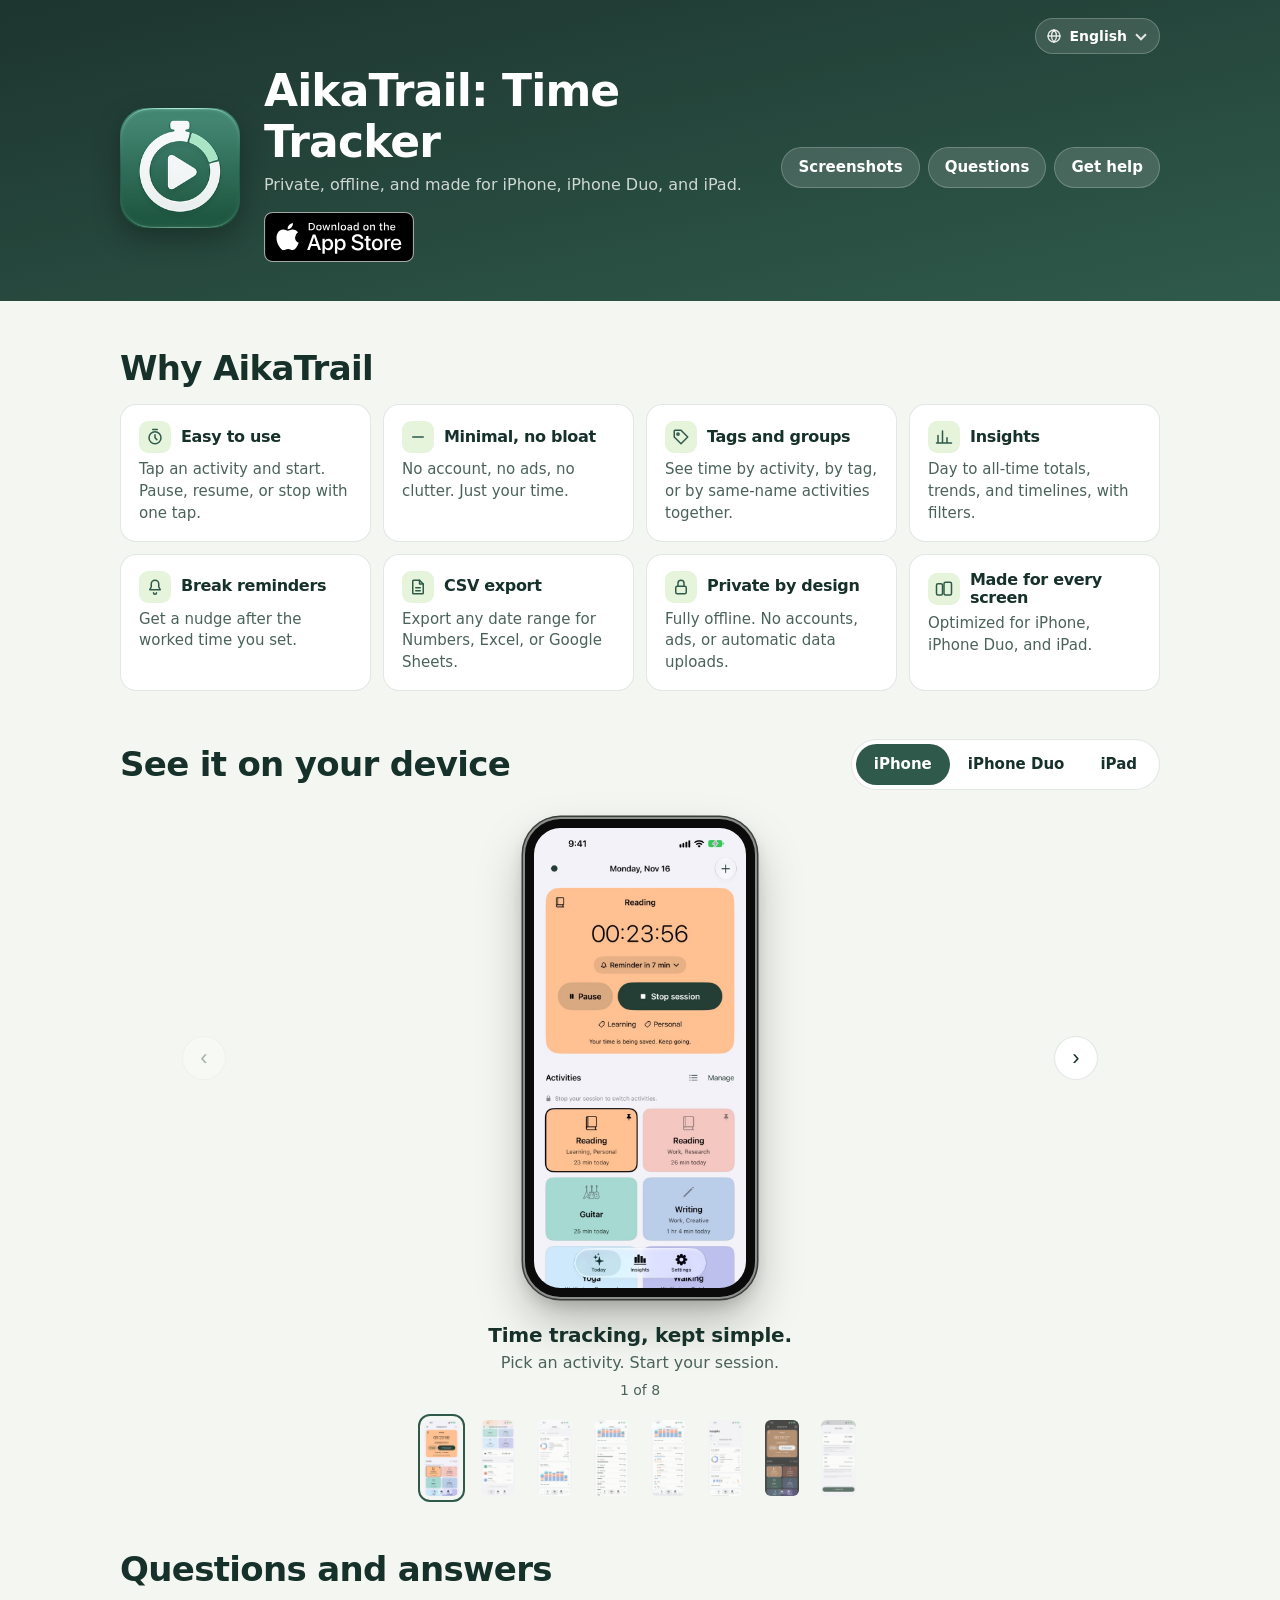
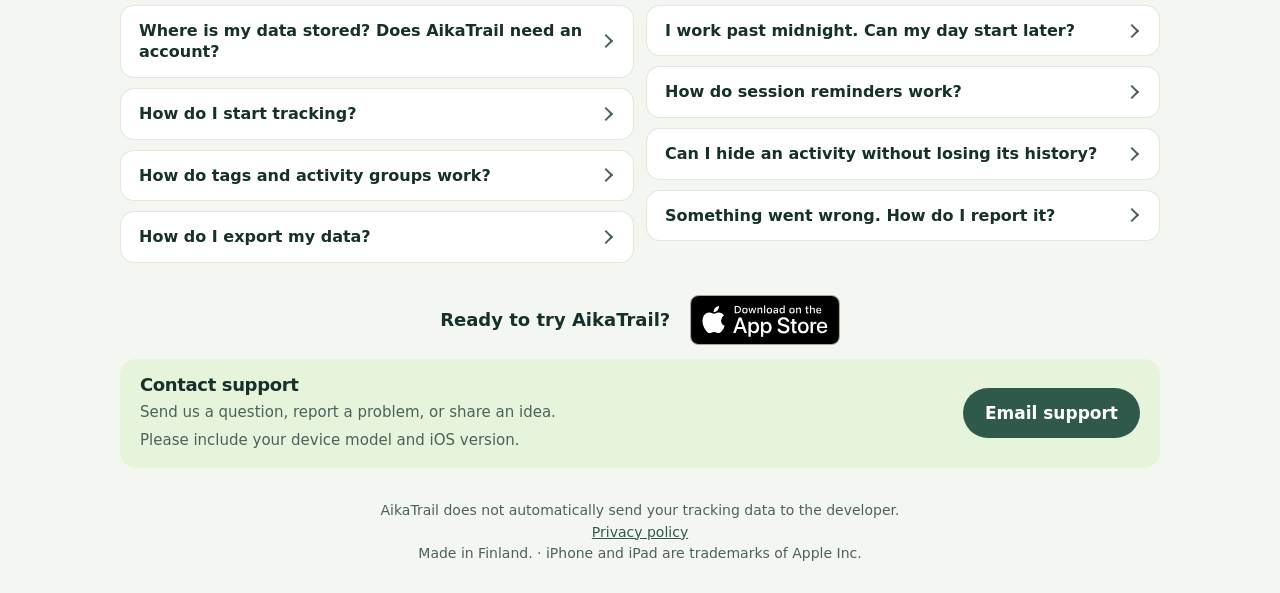
==== commit 4ce14d2e: "Add Made in Finland to the footers and README" ====
--- a/index.html
+++ b/index.html
@@ -171,7 +171,7 @@
   <div class="wrap">
     AikaTrail does not automatically send your tracking data to the developer.<br>
     <a href="privacy.html">Privacy policy</a><br>
-    iPhone and iPad are trademarks of Apple Inc.
+    Made in Finland. · iPhone and iPad are trademarks of Apple Inc.
   </div>
 </footer>
 
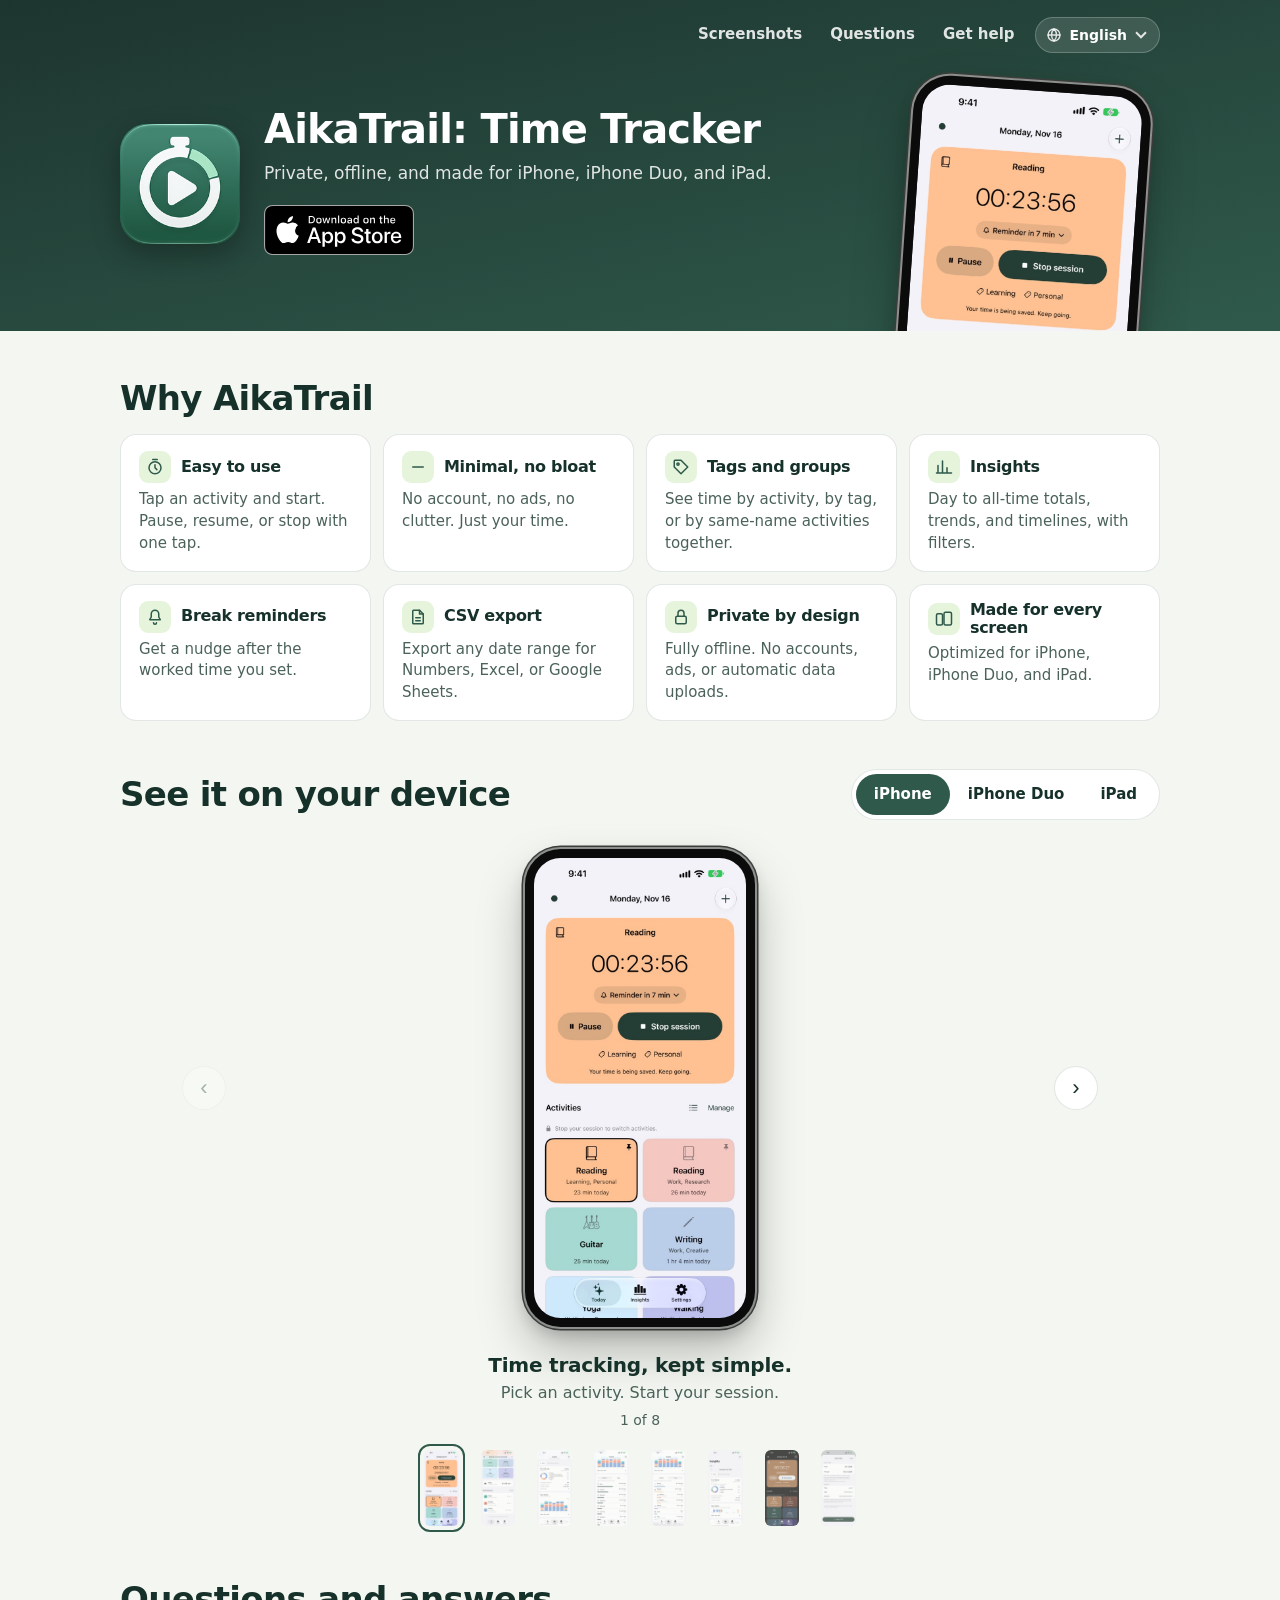
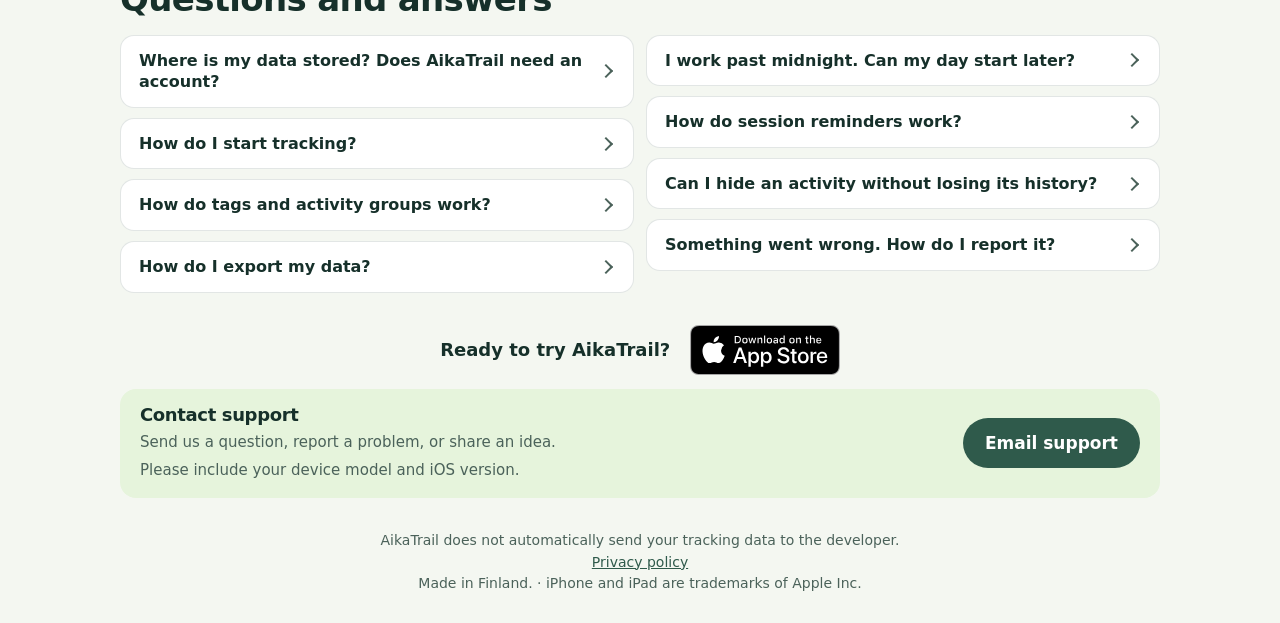
==== commit dcd53e5e: "Move the section links into the header's top bar The Screenshots, Questions, and Get help links now " ====
--- a/index.html
+++ b/index.html
@@ -16,6 +16,11 @@
 
 <header class="hero">
   <div class="wrap topbar">
+    <nav class="sections" aria-label="On this page">
+      <a href="#screenshots">Screenshots</a>
+      <a href="#faq">Questions</a>
+      <a href="#contact">Get help</a>
+    </nav>
     <details class="lang">
       <summary aria-label="Language: English"><svg viewBox="0 0 24 24" fill="none" stroke="currentColor" stroke-width="2" stroke-linecap="round" aria-hidden="true"><circle cx="12" cy="12" r="9"/><path d="M3 12h18M12 3c2.5 2.6 3.8 5.6 3.8 9s-1.3 6.4-3.8 9c-2.5-2.6-3.8-5.6-3.8-9S9.5 5.6 12 3z"/></svg><span>English</span></summary>
       <ul>
@@ -24,18 +29,14 @@
       </ul>
     </details>
   </div>
-  <div class="wrap">
-    <img src="images/app-icon.png" alt="AikaTrail app icon" width="120" height="120">
+  <div class="wrap hero-main">
+    <img class="app-icon" src="images/app-icon.png" alt="AikaTrail app icon" width="120" height="120">
     <div class="intro">
       <h1>AikaTrail: Time Tracker</h1>
       <p class="sub">Private, offline, and made for iPhone, iPhone&nbsp;Duo, and iPad.</p>
       <a class="store" href="https://apps.apple.com/app/id6830088450"><img src="images/app-store-badge.svg" alt="Download on the App Store" width="150" height="50"></a>
     </div>
-    <nav class="sections" aria-label="On this page">
-      <a href="#screenshots">Screenshots</a>
-      <a href="#faq">Questions</a>
-      <a href="#contact">Get help</a>
-    </nav>
+    <div class="hero-shot" aria-hidden="true"><span class="device phone"><img src="images/iphone-18-pro-max-01-today.jpg" alt="" width="644" height="1400" decoding="async"></span></div>
   </div>
 </header>
 
--- a/assets/site.css
+++ b/assets/site.css
@@ -44,32 +44,44 @@
 h2 { font-size: clamp(26px, 3.5vw, 34px); margin-bottom: 8px; }
 section { padding: 48px 0 0; }
 
-/* Hero: icon beside the name, one line of intro, small section links. */
+/* Hero: a top bar (section links and language menu), then the icon beside the name and a
+   phone that rises from the bottom edge. */
 .hero {
   background: linear-gradient(168deg, var(--hero-1), var(--hero-2));
   color: #fff;
-  padding: 18px 0 32px;
-}
-.hero .wrap { display: flex; align-items: center; gap: 24px; flex-wrap: wrap; }
-.hero img { width: 120px; height: 120px; border-radius: 27px; box-shadow: 0 10px 28px rgba(0,0,0,.3); flex: none; }
+  padding: 16px 0 36px;
+  overflow: hidden;
+}
+.hero .hero-main { display: flex; align-items: center; gap: 24px; flex-wrap: wrap; }
+.hero .app-icon { width: 120px; height: 120px; border-radius: 27px; box-shadow: 0 10px 28px rgba(0,0,0,.3); flex: none; }
 .hero .intro { flex: 1 1 360px; min-width: 0; }
-.hero h1 { font-size: clamp(32px, 5vw, 44px); font-weight: 800; margin: 0; }
-.hero .sub { color: rgba(255,255,255,.78); margin: 6px 0 0; font-size: 16px; max-width: 600px; }
-.hero .store { display: inline-block; margin-top: 14px; border-radius: 10px; }
+.hero h1 { font-size: clamp(30px, 4.4vw, 40px); font-weight: 800; margin: 0; }
+.hero .sub { color: rgba(255,255,255,.86); margin: 8px 0 0; font-size: 17px; max-width: 600px; }
+.hero .store { display: inline-block; margin-top: 18px; border-radius: 10px; }
 /* Badges are sized by height: Apple's localized badges differ in width but share a height. */
-.hero .store img { display: block; width: auto; height: 50px; border-radius: 0; box-shadow: none; }
+.hero .store img { display: block; width: auto; height: 50px; }
 .hero .store:focus-visible { outline: 3px solid #9fd8b4; outline-offset: 3px; }
-.hero .sections { display: flex; gap: 8px; flex-wrap: wrap; }
+/* Section links: quiet text links, so the App Store badge stays the one strong action. */
+.hero .sections { display: flex; gap: 4px; flex-wrap: wrap; }
 .hero .sections a {
-  color: #fff; text-decoration: none; font-weight: 600; font-size: 15px;
-  padding: 8px 16px; border-radius: 999px;
-  background: rgba(255,255,255,.14); border: 1px solid rgba(255,255,255,.22);
-}
-.hero .sections a:hover { background: rgba(255,255,255,.22); }
+  color: rgba(255,255,255,.86); text-decoration: none; font-weight: 600; font-size: 15px;
+  padding: 7px 12px; border-radius: 999px;
+}
+.hero .sections a:hover { color: #fff; background: rgba(255,255,255,.12); }
+.hero .sections a:focus-visible { outline: 3px solid #9fd8b4; outline-offset: 0; }
+/* A decorative phone, cut off by the hero's bottom edge. Wide screens only. */
+.hero .hero-shot {
+  --bwf: 220px; --bhf: 480px;
+  flex: none; align-self: flex-end; height: 250px; margin: 8px 24px -36px auto;
+  transform: rotate(4deg); transform-origin: bottom center;
+}
+/* The frame is an inline <span>; as a block it wraps the screenshot in one piece. */
+.hero .hero-shot .device { display: block; }
+@media (max-width: 860px) { .hero .hero-shot { display: none; } }
 
 /* Language menu: a small dropdown above the hero content (a <details> disclosure, so it works
    without scripts). Each option links to that language's page and is named in its own language. */
-.hero .wrap.topbar { display: flex; justify-content: flex-end; margin-bottom: 12px; }
+.hero .topbar { display: flex; justify-content: flex-end; align-items: center; gap: 8px; margin-bottom: 20px; }
 .lang { position: relative; background: none; border: 0; border-radius: 0; margin: 0; }
 .lang summary {
   display: inline-flex; align-items: center; justify-content: flex-start; gap: 8px;
@@ -266,18 +278,18 @@
 footer { padding: 32px 0 28px; color: var(--muted); font-size: 14px; text-align: center; }
 @media (max-width: 600px) {
   section { padding-top: 40px; }
-  .hero { padding: 14px 0 22px; }
-  .hero .wrap.topbar { margin-bottom: 10px; }
-  /* Phones: the icon beside the title only; subtitle, badge, and links take the full width below. */
-  .hero .wrap { display: grid; grid-template-columns: 72px 1fr; align-items: center; gap: 0 16px; }
+  .hero { padding: 12px 0 24px; }
+  .hero .topbar { justify-content: space-between; margin-bottom: 16px; }
+  .hero .sections { flex-wrap: nowrap; gap: 0; margin-left: -10px; }
+  .hero .sections a { white-space: nowrap; font-size: 14px; padding: 7px 10px; }
+  /* Phones: the icon beside the title only; subtitle and badge take the full width below. */
+  .hero .hero-main { display: grid; grid-template-columns: 72px 1fr; align-items: center; gap: 0 16px; }
   .hero .intro { display: contents; }
-  .hero .wrap > img { grid-area: 1 / 1; width: 72px; height: 72px; border-radius: 16px; }
+  .hero .app-icon { grid-area: 1 / 1; width: 72px; height: 72px; border-radius: 16px; }
   .hero h1 { grid-area: 1 / 2; text-wrap: balance; }
   .hero .sub { grid-column: 1 / -1; font-size: 15px; margin-top: 14px; }
   .hero .store { grid-column: 1 / -1; justify-self: start; margin-top: 14px; }
   .hero .store img { width: auto; height: 45px; }
-  .hero .sections { grid-column: 1 / -1; flex-wrap: nowrap; margin-top: 18px; }
-  .hero .sections a { flex: 1 1 0; text-align: center; white-space: nowrap; font-size: 14px; padding: 6px 8px; }
   .features { grid-template-columns: 1fr 1fr; gap: 10px; }
   .faq-cols { grid-template-columns: 1fr; }
   .feature { padding: 12px 14px; }
@@ -293,7 +305,13 @@
   .lb-prev, .lb-next { top: auto; bottom: 12px; transform: none; }
 }
 /* The narrowest phones: one feature card per row, so long words (often in Finnish) fit. */
+@media (max-width: 420px) {
+  .lang summary { padding: 6px 12px 6px 10px; }
+  .lang summary span { display: none; }
+}
 @media (max-width: 360px) {
+  .hero .sections a { font-size: 13px; padding: 7px 6px; }
+  .hero .sections { margin-left: -6px; }
   .features { grid-template-columns: 1fr; }
   .feature .head { flex-direction: row; align-items: center; }
 }
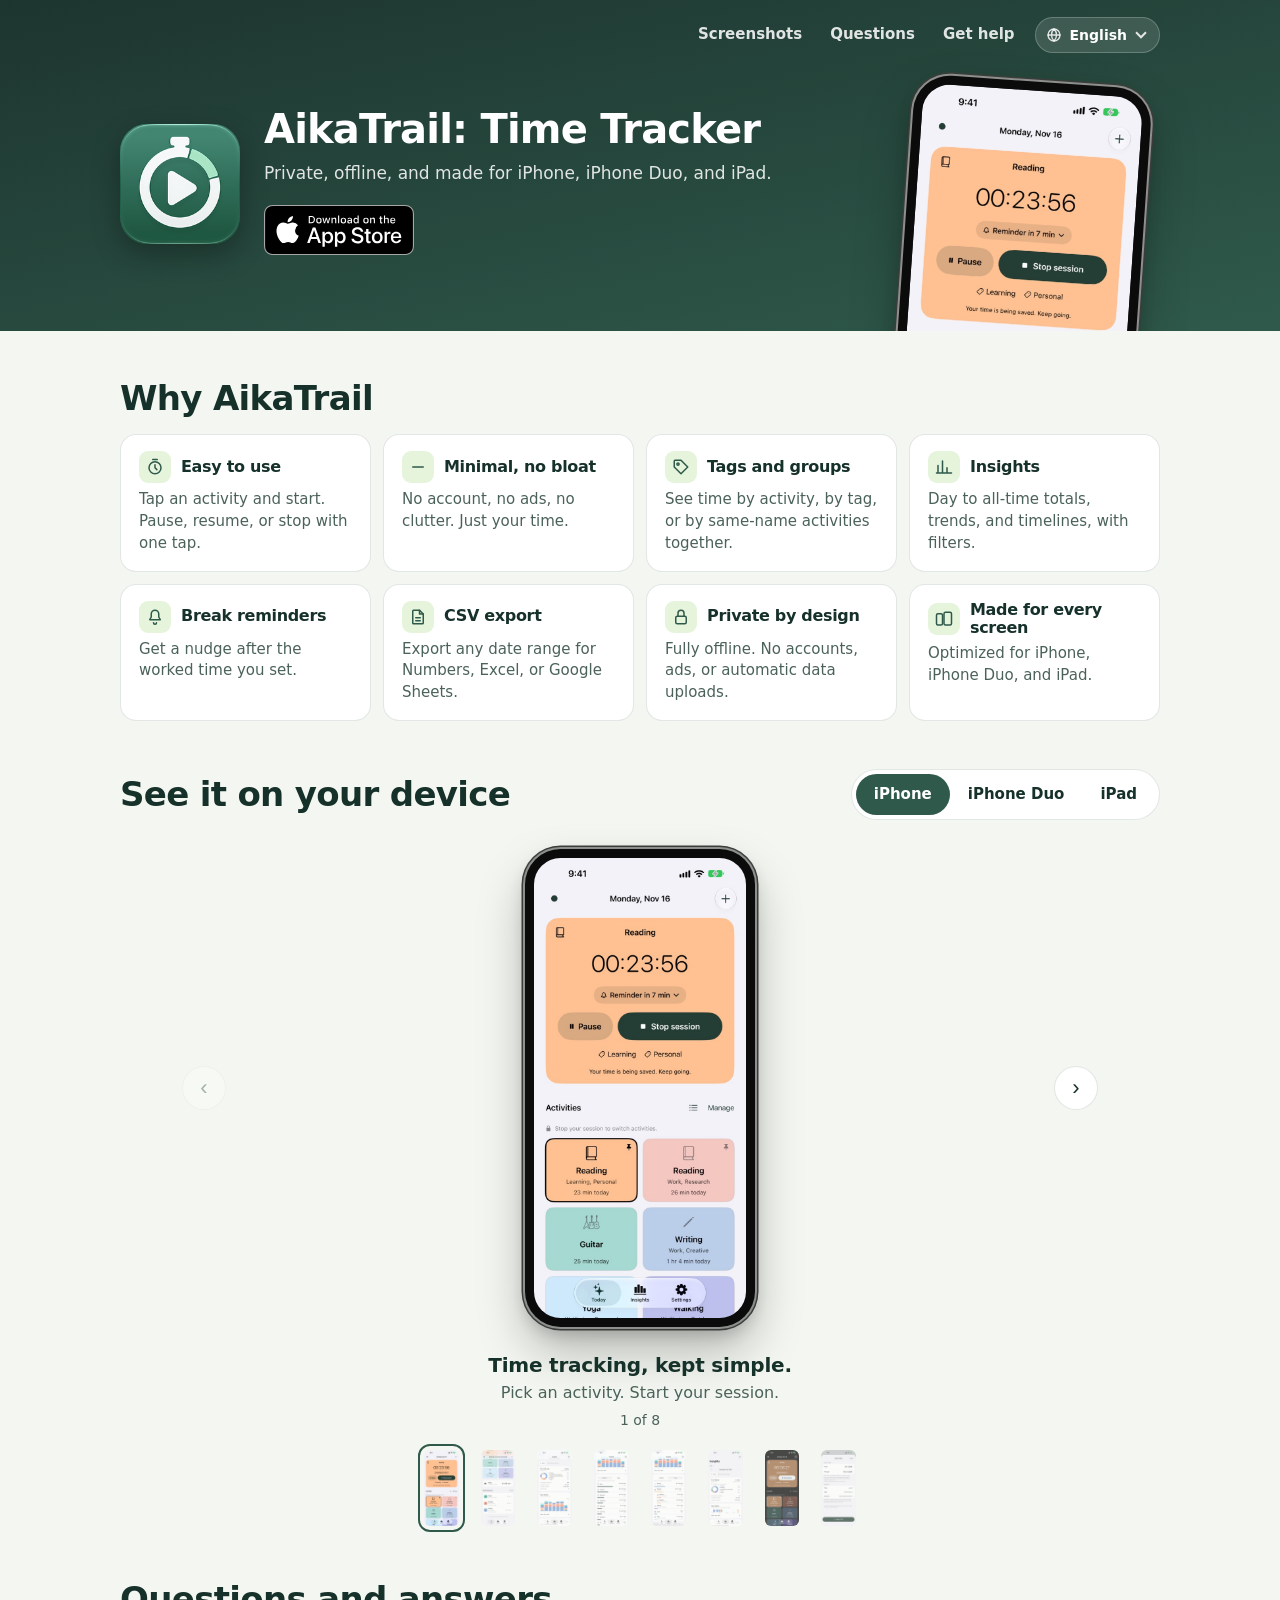
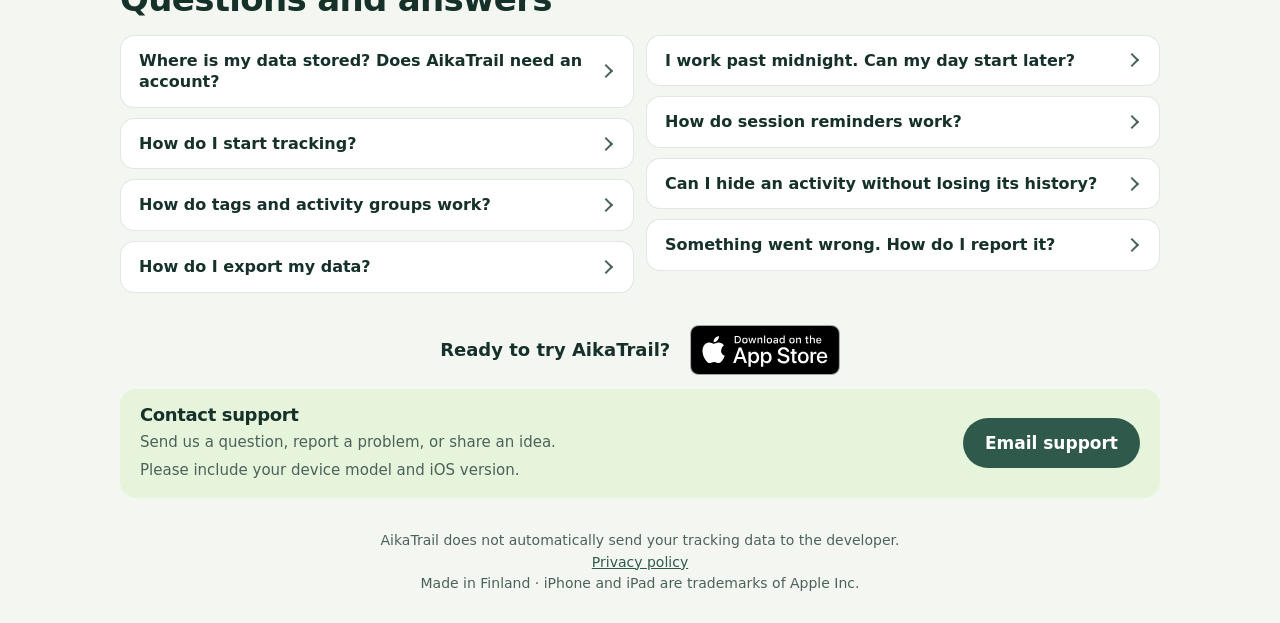
==== commit 4141fc7d: "Drop the full stop before the footer separator" ====
--- a/index.html
+++ b/index.html
@@ -172,7 +172,7 @@
   <div class="wrap">
     AikaTrail does not automatically send your tracking data to the developer.<br>
     <a href="privacy.html">Privacy policy</a><br>
-    Made in Finland. · iPhone and iPad are trademarks of Apple Inc.
+    Made in Finland · iPhone and iPad are trademarks of Apple Inc.
   </div>
 </footer>
 
